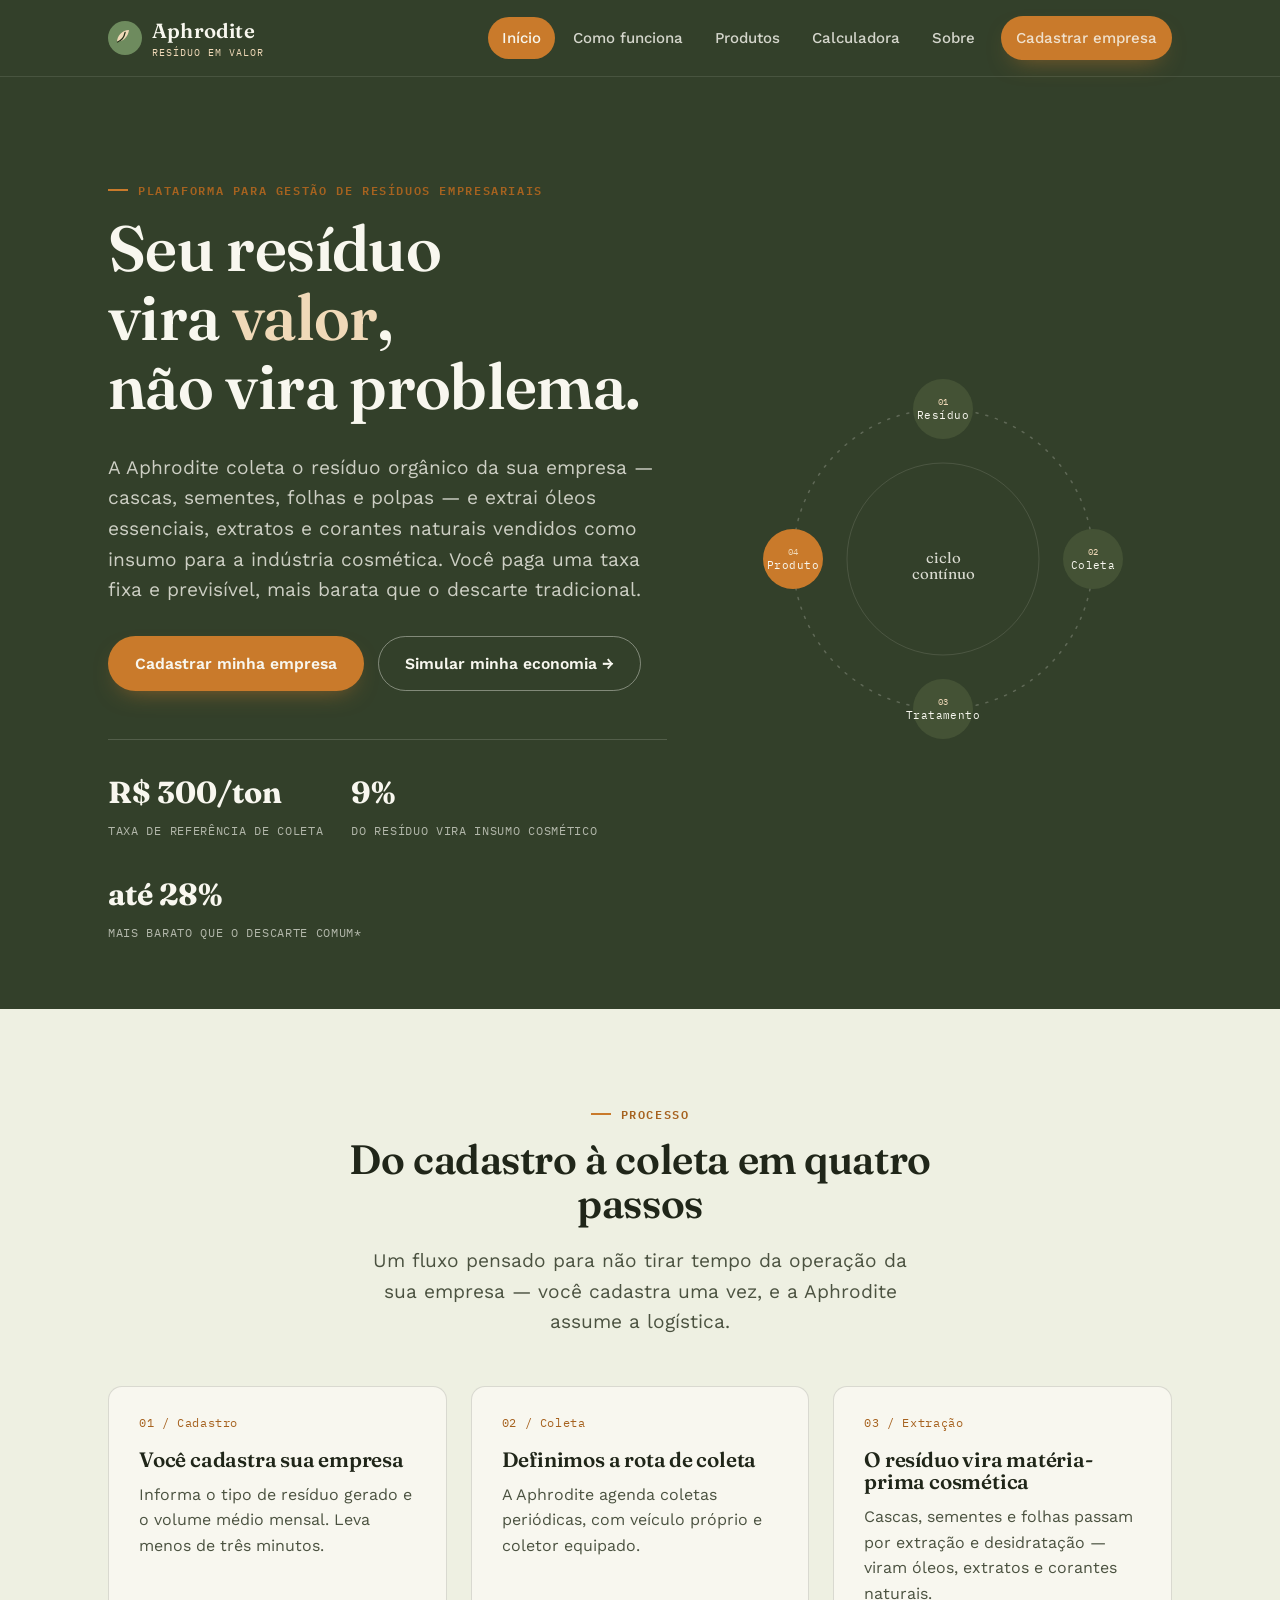
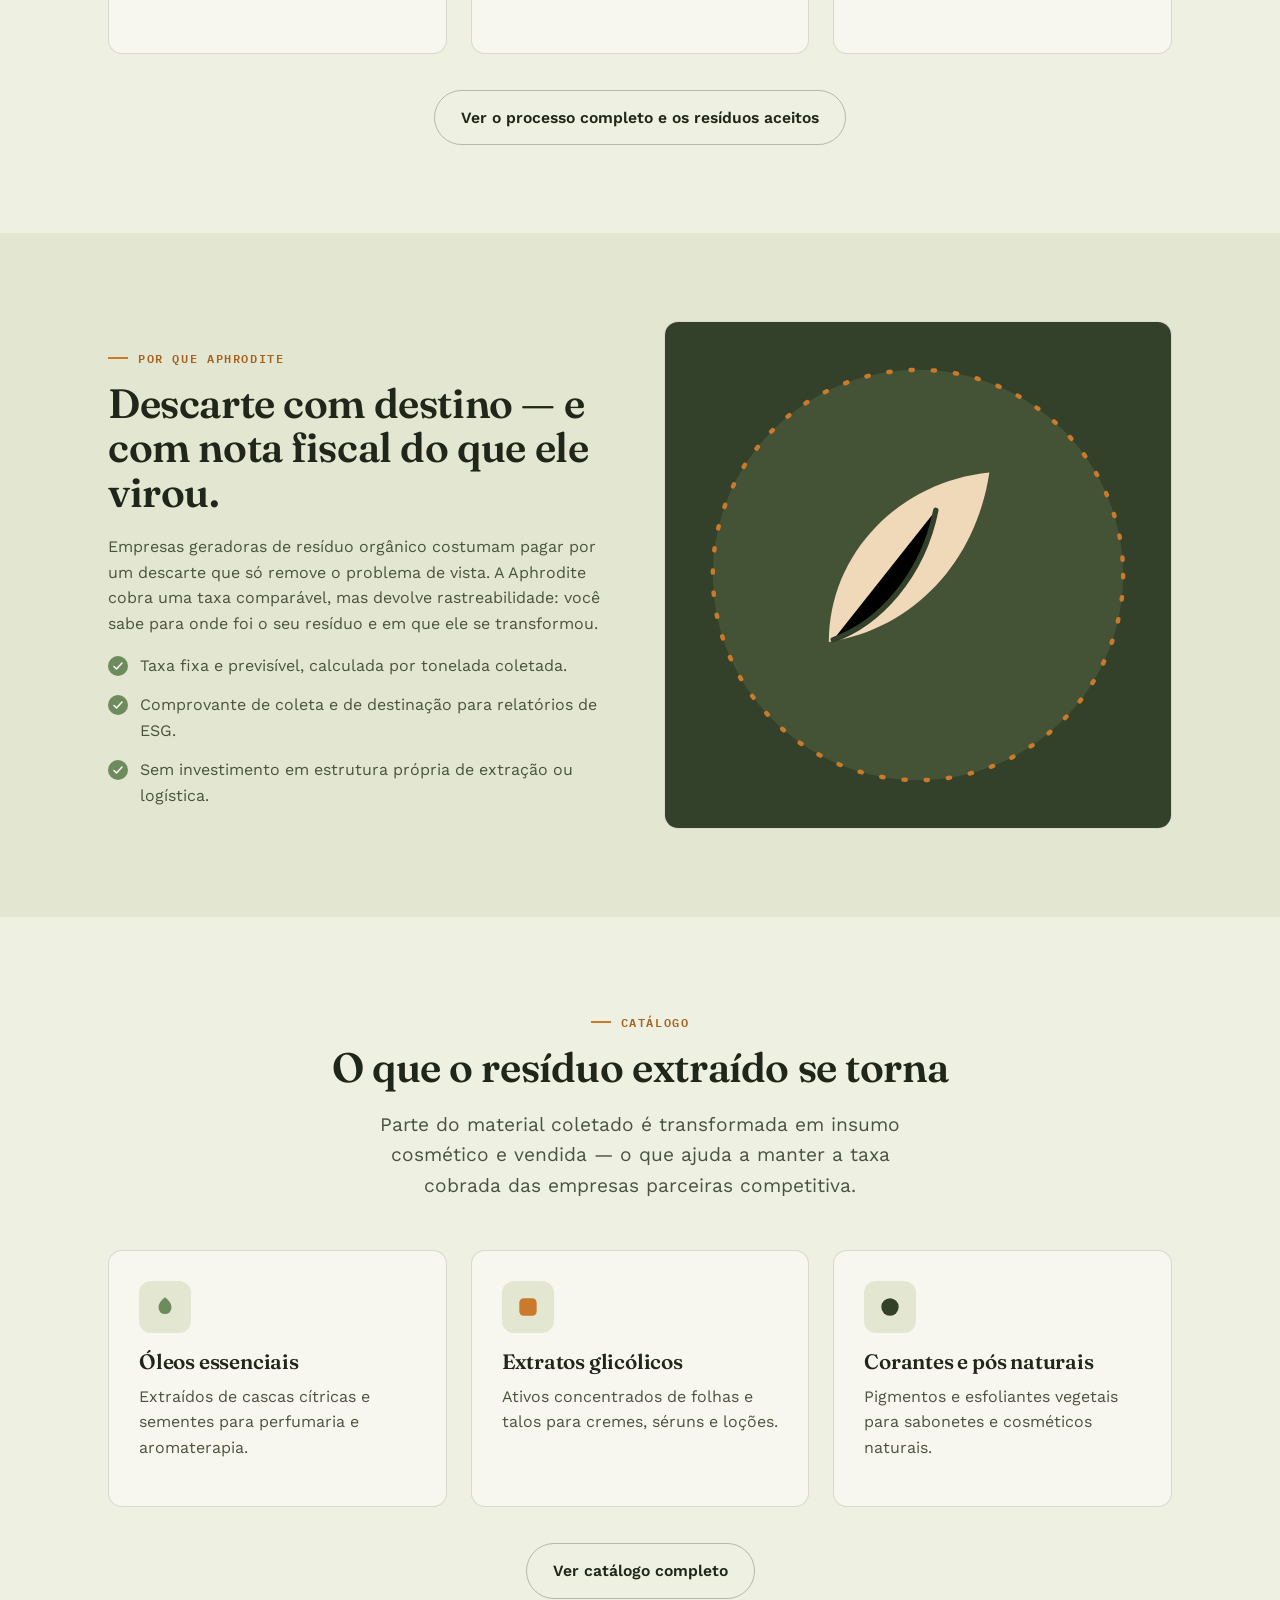
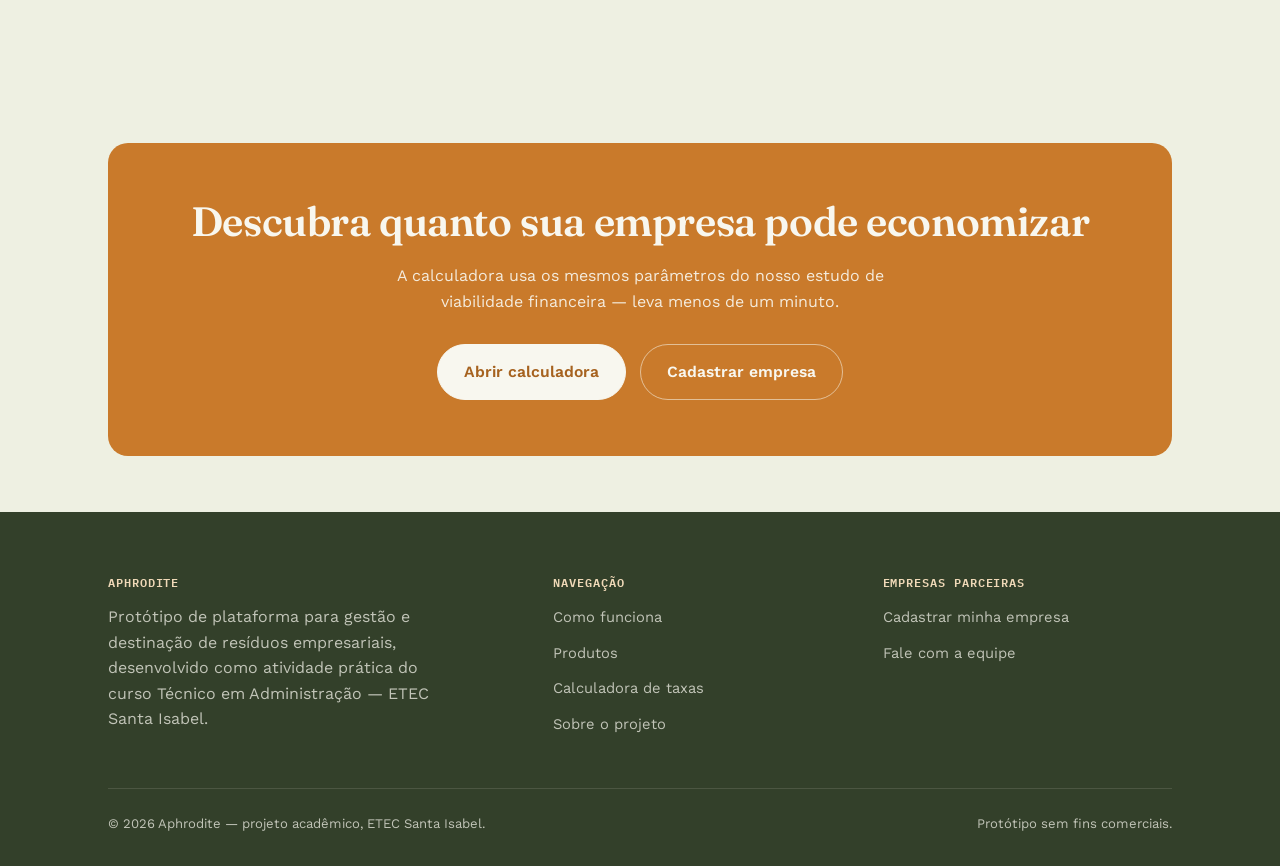
==== index.html @ 8029cf27 "Add files via upload" ====
<!DOCTYPE html>
<html lang="pt-BR">
<head>
<meta charset="UTF-8">
<meta name="viewport" content="width=device-width, initial-scale=1.0">
<title>Aphrodite — do resíduo ao valor</title>
<meta name="description" content="Aphrodite conecta empresas geradoras de resíduos a coleta, tratamento e transformação em produtos de valor agregado.">
<link rel="stylesheet" href="css/style.css">
</head>
<body>
<a class="skip-link" href="#conteudo">Pular para o conteúdo</a>

<header class="site-header">
  <div class="container">
    <a class="brand" href="index.html">
      <svg class="brand-mark" viewBox="0 0 34 34" fill="none" xmlns="http://www.w3.org/2000/svg" aria-hidden="true">
        <circle cx="17" cy="17" r="17" fill="#6E8B5E"/>
        <path d="M9 21c0-6.5 5.2-11.8 12-12-1 6.8-5.4 11.2-12 12z" fill="#F0D9B8"/>
        <path d="M9.5 21c3.3-1.1 6.6-4.4 7.6-9.6" stroke="#243019" stroke-width="1.3" stroke-linecap="round"/>
      </svg>
      <span>
        <span class="brand-word">Aphrodite</span>
        <span class="brand-tag">Resíduo em valor</span>
      </span>
    </a>
    <button class="menu-toggle" aria-label="Abrir menu" aria-expanded="false">☰</button>
    <nav class="main-nav">
      <a href="index.html" class="active">Início</a>
      <a href="como-funciona.html">Como funciona</a>
      <a href="catalogo.html">Produtos</a>
      <a href="calculadora.html">Calculadora</a>
      <a href="sobre.html">Sobre</a>
      <a href="cadastro.html" class="btn btn-primary nav-cta">Cadastrar empresa</a>
    </nav>
  </div>
</header>

<main id="conteudo">

  <!-- HERO -->
  <section class="hero">
    <div class="container">
      <div>
        <span class="eyebrow">Plataforma para gestão de resíduos empresariais</span>
        <h1>Seu resíduo<br>vira <em>valor</em>,<br>não vira problema.</h1>
        <p class="lede">A Aphrodite coleta o resíduo orgânico da sua empresa — cascas, sementes, folhas e
          polpas — e extrai óleos essenciais, extratos e corantes naturais vendidos como insumo para a
          indústria cosmética. Você paga uma taxa fixa e previsível, mais barata que o descarte tradicional.</p>
        <div class="hero-actions">
          <a href="cadastro.html" class="btn btn-primary">Cadastrar minha empresa</a>
          <a href="calculadora.html" class="btn btn-ghost">Simular minha economia →</a>
        </div>
        <div class="hero-stats">
          <div><strong>R$ 300/ton</strong><span>Taxa de referência de coleta</span></div>
          <div><strong>9%</strong><span>Do resíduo vira insumo cosmético</span></div>
          <div><strong>até 28%</strong><span>Mais barato que o descarte comum*</span></div>
        </div>
      </div>

      <div class="cycle-wrap">
        <div class="cycle" role="img" aria-label="Ciclo Aphrodite: resíduo gerado, coleta, tratamento e produto de valor, que realimenta o ciclo">
          <svg viewBox="0 0 420 420" xmlns="http://www.w3.org/2000/svg">
            <circle cx="210" cy="210" r="150" fill="none" stroke="rgba(248,247,239,0.22)" stroke-width="1.5" stroke-dasharray="2 8" stroke-linecap="round"/>
            <circle cx="210" cy="210" r="96" fill="none" stroke="rgba(248,247,239,0.12)" stroke-width="1"/>

            <!-- ponto orbitando -->
            <g class="cycle-orbit-dot">
              <circle cx="210" cy="60" r="5.5" fill="#C97A2B"/>
              <circle cx="210" cy="60" r="10" fill="none" stroke="#C97A2B" stroke-width="1" opacity="0.5"/>
            </g>

            <!-- nó 1 -->
            <circle cx="210" cy="60" r="30" fill="#445235"/>
            <text x="210" y="56" text-anchor="middle" class="cycle-node-num">01</text>
            <text x="210" y="70" text-anchor="middle" class="cycle-node-label">Resíduo</text>

            <!-- nó 2 -->
            <circle cx="360" cy="210" r="30" fill="#445235"/>
            <text x="360" y="206" text-anchor="middle" class="cycle-node-num">02</text>
            <text x="360" y="220" text-anchor="middle" class="cycle-node-label">Coleta</text>

            <!-- nó 3 -->
            <circle cx="210" cy="360" r="30" fill="#445235"/>
            <text x="210" y="356" text-anchor="middle" class="cycle-node-num">03</text>
            <text x="210" y="370" text-anchor="middle" class="cycle-node-label">Tratamento</text>

            <!-- nó 4 -->
            <circle cx="60" cy="210" r="30" fill="#C97A2B"/>
            <text x="60" y="206" text-anchor="middle" class="cycle-node-num" fill="#33402A">04</text>
            <text x="60" y="220" text-anchor="middle" class="cycle-node-label" fill="#33402A">Produto</text>

            <text x="210" y="214" text-anchor="middle" font-family="Fraunces, serif" font-size="15" fill="#F8F7EF" opacity="0.85">ciclo</text>
            <text x="210" y="230" text-anchor="middle" font-family="Fraunces, serif" font-size="15" fill="#F8F7EF" opacity="0.85">contínuo</text>
          </svg>
        </div>
      </div>
    </div>
  </section>

  <!-- COMO FUNCIONA -->
  <section>
    <div class="container">
      <div class="section-head center">
        <span class="eyebrow">Processo</span>
        <h2>Do cadastro à coleta em quatro passos</h2>
        <p class="lede" style="margin:0 auto;">Um fluxo pensado para não tirar tempo da operação da sua
          empresa — você cadastra uma vez, e a Aphrodite assume a logística.</p>
      </div>
      <div class="grid grid-3">
        <div class="card card-step">
          <span class="num">01 / Cadastro</span>
          <h3>Você cadastra sua empresa</h3>
          <p>Informa o tipo de resíduo gerado e o volume médio mensal. Leva menos de três minutos.</p>
        </div>
        <div class="card card-step">
          <span class="num">02 / Coleta</span>
          <h3>Definimos a rota de coleta</h3>
          <p>A Aphrodite agenda coletas periódicas, com veículo próprio e coletor equipado.</p>
        </div>
        <div class="card card-step">
          <span class="num">03 / Extração</span>
          <h3>O resíduo vira matéria-prima cosmética</h3>
          <p>Cascas, sementes e folhas passam por extração e desidratação — viram óleos, extratos e corantes naturais.</p>
        </div>
      </div>
      <div style="text-align:center; margin-top:36px;">
        <a href="como-funciona.html" class="btn btn-outline">Ver o processo completo e os resíduos aceitos</a>
      </div>
    </div>
  </section>

  <!-- POR QUE APHRODITE -->
  <section class="band-alt">
    <div class="container two-col">
      <div>
        <span class="eyebrow">Por que Aphrodite</span>
        <h2>Descarte com destino — e com nota fiscal do que ele virou.</h2>
        <p>Empresas geradoras de resíduo orgânico costumam pagar por um descarte que só remove o problema
          de vista. A Aphrodite cobra uma taxa comparável, mas devolve rastreabilidade: você sabe para onde
          foi o seu resíduo e em que ele se transformou.</p>
        <ul class="list-check">
          <li>
            <svg width="20" height="20" viewBox="0 0 20 20" fill="none"><circle cx="10" cy="10" r="10" fill="#6E8B5E"/><path d="M6 10.5l2.5 2.5L14 7" stroke="#F8F7EF" stroke-width="1.6" stroke-linecap="round" stroke-linejoin="round"/></svg>
            <span>Taxa fixa e previsível, calculada por tonelada coletada.</span>
          </li>
          <li>
            <svg width="20" height="20" viewBox="0 0 20 20" fill="none"><circle cx="10" cy="10" r="10" fill="#6E8B5E"/><path d="M6 10.5l2.5 2.5L14 7" stroke="#F8F7EF" stroke-width="1.6" stroke-linecap="round" stroke-linejoin="round"/></svg>
            <span>Comprovante de coleta e de destinação para relatórios de ESG.</span>
          </li>
          <li>
            <svg width="20" height="20" viewBox="0 0 20 20" fill="none"><circle cx="10" cy="10" r="10" fill="#6E8B5E"/><path d="M6 10.5l2.5 2.5L14 7" stroke="#F8F7EF" stroke-width="1.6" stroke-linecap="round" stroke-linejoin="round"/></svg>
            <span>Sem investimento em estrutura própria de extração ou logística.</span>
          </li>
        </ul>
      </div>
      <div class="card" style="padding:0; overflow:hidden;">
        <div class="product-visual" style="aspect-ratio:1/1; background:var(--loam);">
          <svg viewBox="0 0 200 200" width="70%" xmlns="http://www.w3.org/2000/svg">
            <circle cx="100" cy="100" r="92" fill="#445235"/>
            <path d="M60 130c0-40 32-72 72-76-6 40-34 70-72 76z" fill="#F0D9B8"/>
            <path d="M62 129c20-7 40-28 46-58" stroke="#33402A" stroke-width="2.4" stroke-linecap="round"/>
            <circle cx="100" cy="100" r="92" fill="none" stroke="#C97A2B" stroke-width="2" stroke-dasharray="1 9" stroke-linecap="round"/>
          </svg>
        </div>
      </div>
    </div>
  </section>

  <!-- PRODUTOS -->
  <section>
    <div class="container">
      <div class="section-head center">
        <span class="eyebrow">Catálogo</span>
        <h2>O que o resíduo extraído se torna</h2>
        <p class="lede" style="margin:0 auto;">Parte do material coletado é transformada em insumo
          cosmético e vendida — o que ajuda a manter a taxa cobrada das empresas parceiras competitiva.</p>
      </div>
      <div class="grid grid-3">
        <div class="card">
          <div class="icon-tile">
            <svg viewBox="0 0 24 24" fill="none"><path d="M12 3c4 3 6 6 6 9.5A6 6 0 0 1 6 12.5C6 9 8 6 12 3z" fill="#6E8B5E"/></svg>
          </div>
          <h3>Óleos essenciais</h3>
          <p>Extraídos de cascas cítricas e sementes para perfumaria e aromaterapia.</p>
        </div>
        <div class="card">
          <div class="icon-tile">
            <svg viewBox="0 0 24 24" fill="none"><rect x="4" y="4" width="16" height="16" rx="4" fill="#C97A2B"/></svg>
          </div>
          <h3>Extratos glicólicos</h3>
          <p>Ativos concentrados de folhas e talos para cremes, séruns e loções.</p>
        </div>
        <div class="card">
          <div class="icon-tile">
            <svg viewBox="0 0 24 24" fill="none"><circle cx="12" cy="12" r="8" fill="#33402A"/></svg>
          </div>
          <h3>Corantes e pós naturais</h3>
          <p>Pigmentos e esfoliantes vegetais para sabonetes e cosméticos naturais.</p>
        </div>
      </div>
      <div style="text-align:center; margin-top:36px;">
        <a href="catalogo.html" class="btn btn-outline">Ver catálogo completo</a>
      </div>
    </div>
  </section>

  <!-- CTA -->
  <section class="tight">
    <div class="container">
      <div class="cta-band">
        <h2>Descubra quanto sua empresa pode economizar</h2>
        <p>A calculadora usa os mesmos parâmetros do nosso estudo de viabilidade financeira — leva menos de um minuto.</p>
        <div class="hero-actions" style="justify-content:center;">
          <a href="calculadora.html" class="btn btn-outline">Abrir calculadora</a>
          <a href="cadastro.html" class="btn btn-ghost">Cadastrar empresa</a>
        </div>
      </div>
    </div>
  </section>

</main>

<footer class="site-footer">
  <div class="container">
    <div class="footer-grid">
      <div>
        <h4>Aphrodite</h4>
        <p style="max-width:34ch; color:rgba(248,247,239,0.72);">Protótipo de plataforma para gestão e
          destinação de resíduos empresariais, desenvolvido como atividade prática do curso Técnico em
          Administração — ETEC Santa Isabel.</p>
      </div>
      <div>
        <h4>Navegação</h4>
        <ul>
          <li><a href="como-funciona.html">Como funciona</a></li>
          <li><a href="catalogo.html">Produtos</a></li>
          <li><a href="calculadora.html">Calculadora de taxas</a></li>
          <li><a href="sobre.html">Sobre o projeto</a></li>
        </ul>
      </div>
      <div>
        <h4>Empresas parceiras</h4>
        <ul>
          <li><a href="cadastro.html">Cadastrar minha empresa</a></li>
          <li><a href="sobre.html#equipe">Fale com a equipe</a></li>
        </ul>
      </div>
    </div>
    <div class="footer-bottom">
      <span>© 2026 Aphrodite — projeto acadêmico, ETEC Santa Isabel.</span>
      <span>Protótipo sem fins comerciais.</span>
    </div>
  </div>
</footer>

<script src="js/main.js"></script>
</body>
</html>
---- css/style.css ----
/* =========================================================
   APHRODITE — folha de estilos principal
   Identidade: do resíduo ao valor — paleta de terra, composto
   e crescimento. Tipografia serifada de personalidade (Fraunces)
   + grotesca neutra (Work Sans) + monoespaçada para dados (IBM Plex Mono).
   ========================================================= */

@import url('https://fonts.googleapis.com/css2?family=Fraunces:opsz,wght@9..144,400;9..144,500;9..144,600;9..144,700&family=Work+Sans:wght@400;500;600;700&family=IBM+Plex+Mono:wght@400;500;600&display=swap');

:root {
  /* Paleta */
  --bg: #EEF0E2;            /* parchment esverdeado — fundo principal */
  --bg-alt: #E3E7D2;        /* variação para faixas alternadas */
  --paper: #F8F7EF;         /* cartões / superfícies claras */
  --ink: #202619;           /* texto principal, quase preto esverdeado */
  --ink-soft: #4B5240;      /* texto secundário */
  --loam: #33402A;          /* verde-terra escuro — header, rodapé, seções de contraste */
  --loam-2: #445235;
  --moss: #6E8B5E;          /* verde musgo — acentos secundários, sucesso */
  --marigold: #C97A2B;      /* laranja composto/calêndula — CTA principal */
  --marigold-dark: #A6621F;
  --marigold-light: #F0D9B8;
  --line: rgba(32, 38, 25, 0.14);
  --line-strong: rgba(32, 38, 25, 0.28);

  --font-display: 'Fraunces', Georgia, 'Times New Roman', serif;
  --font-body: 'Work Sans', 'Segoe UI', Arial, sans-serif;
  --font-mono: 'IBM Plex Mono', 'Courier New', monospace;

  --radius: 14px;
  --radius-sm: 8px;
  --container: 1120px;
  --shadow: 0 12px 32px -18px rgba(32, 38, 25, 0.35);
}

* { box-sizing: border-box; }
html { scroll-behavior: smooth; }

body {
  margin: 0;
  background: var(--bg);
  color: var(--ink);
  font-family: var(--font-body);
  font-size: 16px;
  line-height: 1.6;
  -webkit-font-smoothing: antialiased;
  overflow-x: hidden;
}

/* Evita que itens de grid/flex "empurrem" a página em telas pequenas —
   por padrão, itens de grid não encolhem abaixo do conteúdo intrínseco. */
.hero .container,
.two-col,
.calc-layout,
.grid {
  min-width: 0;
}
.hero .container > *,
.two-col > *,
.calc-layout > *,
.grid > * {
  min-width: 0;
}

img, svg { display: block; max-width: 100%; }

a { color: inherit; }

h1, h2, h3, h4 {
  font-family: var(--font-display);
  font-weight: 600;
  line-height: 1.08;
  margin: 0 0 0.5em;
  letter-spacing: -0.01em;
}

h1 { font-size: clamp(2.4rem, 5vw, 4.1rem); font-weight: 600; }
h2 { font-size: clamp(1.8rem, 3.2vw, 2.6rem); }
h3 { font-size: 1.3rem; }

p { margin: 0 0 1em; color: var(--ink-soft); }
.lede { font-size: 1.2rem; color: var(--ink-soft); max-width: 46ch; }

.container {
  width: 100%;
  max-width: var(--container);
  margin: 0 auto;
  padding: 0 28px;
}

section { padding: 88px 0; }
section.tight { padding: 56px 0; }

.eyebrow {
  font-family: var(--font-mono);
  text-transform: uppercase;
  letter-spacing: 0.14em;
  font-size: 0.72rem;
  color: var(--marigold-dark);
  font-weight: 600;
  display: inline-flex;
  align-items: center;
  gap: 10px;
  margin-bottom: 14px;
}
.eyebrow::before {
  content: "";
  width: 20px;
  height: 2px;
  background: var(--marigold);
  display: inline-block;
}

/* ---------- Botões ---------- */
.btn {
  display: inline-flex;
  align-items: center;
  justify-content: center;
  gap: 8px;
  font-family: var(--font-body);
  font-weight: 600;
  font-size: 0.98rem;
  padding: 14px 26px;
  border-radius: 999px;
  border: 1.5px solid transparent;
  cursor: pointer;
  text-decoration: none;
  transition: transform 0.15s ease, box-shadow 0.15s ease, background 0.15s ease, color 0.15s ease;
}
.btn:focus-visible {
  outline: 3px solid var(--marigold-dark);
  outline-offset: 2px;
}
.btn-primary {
  background: var(--marigold);
  color: var(--paper);
  box-shadow: 0 10px 24px -12px rgba(201, 122, 43, 0.65);
}
.btn-primary:hover { background: var(--marigold-dark); transform: translateY(-1px); }

.btn-ghost {
  background: transparent;
  color: var(--paper);
  border-color: rgba(248, 247, 239, 0.4);
}
.btn-ghost:hover { border-color: var(--paper); }

.btn-outline {
  background: transparent;
  color: var(--ink);
  border-color: var(--line-strong);
}
.btn-outline:hover { border-color: var(--ink); }

.btn-block { width: 100%; }
.btn[disabled] { opacity: 0.55; cursor: not-allowed; transform: none !important; }

/* ---------- Header ---------- */
.site-header {
  position: sticky;
  top: 0;
  z-index: 40;
  background: var(--loam);
  color: var(--paper);
  border-bottom: 1px solid rgba(248, 247, 239, 0.1);
}
.site-header .container {
  display: flex;
  align-items: center;
  justify-content: space-between;
  height: 76px;
}
.brand {
  display: flex;
  align-items: center;
  gap: 10px;
  text-decoration: none;
  color: var(--paper);
}
.brand-mark {
  width: 34px; height: 34px;
  flex-shrink: 0;
}
.brand-word {
  font-family: var(--font-display);
  font-size: 1.28rem;
  font-weight: 600;
  letter-spacing: 0.01em;
}
.brand-tag {
  font-family: var(--font-mono);
  font-size: 0.62rem;
  letter-spacing: 0.1em;
  text-transform: uppercase;
  color: var(--marigold-light);
  display: block;
  margin-top: -2px;
}

nav.main-nav {
  display: flex;
  align-items: center;
  gap: 4px;
}
nav.main-nav a {
  text-decoration: none;
  color: rgba(248, 247, 239, 0.82);
  font-size: 0.94rem;
  font-weight: 500;
  padding: 9px 14px;
  border-radius: 999px;
  transition: background 0.15s ease, color 0.15s ease;
}
nav.main-nav a:hover { background: rgba(248, 247, 239, 0.1); color: var(--paper); }
nav.main-nav a.active { background: var(--marigold); color: var(--paper); }

.nav-cta { margin-left: 8px; }

.menu-toggle {
  display: none;
  background: none;
  border: none;
  color: var(--paper);
  font-size: 1.5rem;
  cursor: pointer;
}

@media (max-width: 880px) {
  nav.main-nav { position: fixed; top: 76px; left: 0; right: 0; background: var(--loam);
    flex-direction: column; align-items: stretch; padding: 8px 20px 20px; gap: 2px;
    border-bottom: 1px solid rgba(248,247,239,0.12); transform: translateY(-8px); opacity: 0;
    pointer-events: none; transition: all 0.18s ease; }
  nav.main-nav.open { transform: translateY(0); opacity: 1; pointer-events: auto; }
  nav.main-nav a { padding: 12px 10px; }
  .nav-cta { margin-left: 0; margin-top: 6px; }
  .menu-toggle { display: block; }
}

/* ---------- Hero ---------- */
.hero {
  background: var(--loam);
  color: var(--paper);
  position: relative;
  overflow: hidden;
  padding: 96px 0 0;
}
.hero .container {
  display: grid;
  grid-template-columns: 1.1fr 0.9fr;
  gap: 48px;
  align-items: center;
  padding-bottom: 64px;
}
.hero h1 { color: var(--paper); }
.hero h1 em {
  font-style: normal;
  color: var(--marigold-light);
}
.hero .lede { color: rgba(248, 247, 239, 0.78); }
.hero-actions { display: flex; gap: 14px; flex-wrap: wrap; margin-top: 30px; }

.hero-stats {
  display: flex;
  gap: 28px;
  margin-top: 48px;
  padding-top: 28px;
  border-top: 1px solid rgba(248, 247, 239, 0.16);
  flex-wrap: wrap;
}
.hero-stats div strong {
  font-family: var(--font-display);
  font-size: 1.9rem;
  display: block;
  color: var(--paper);
}
.hero-stats div span {
  font-family: var(--font-mono);
  font-size: 0.72rem;
  text-transform: uppercase;
  letter-spacing: 0.06em;
  color: rgba(248, 247, 239, 0.65);
}

@media (max-width: 880px) {
  .hero .container { grid-template-columns: 1fr; }
}

/* ---------- Ciclo Aphrodite (elemento-assinatura) ---------- */
.cycle-wrap { display: flex; align-items: center; justify-content: center; }
.cycle {
  position: relative;
  width: min(420px, 100%);
  aspect-ratio: 1 / 1;
}
.cycle svg { width: 100%; height: 100%; }
.cycle-orbit-dot {
  transform-origin: 210px 210px;
  animation: orbit 14s linear infinite;
}
@keyframes orbit {
  from { transform: rotate(0deg); }
  to { transform: rotate(360deg); }
}
.cycle-node-label {
  font-family: var(--font-mono);
  font-size: 10.5px;
  fill: var(--paper);
  letter-spacing: 0.04em;
}
.cycle-node-num {
  font-family: var(--font-mono);
  font-size: 9px;
  fill: var(--marigold-light);
}
@media (prefers-reduced-motion: reduce) {
  .cycle-orbit-dot { animation: none; }
}

/* ---------- Seções gerais ---------- */
.section-head {
  max-width: 640px;
  margin: 0 auto 48px;
  text-align: left;
}
.section-head.center { text-align: center; margin-left: auto; margin-right: auto; }

.grid {
  display: grid;
  gap: 24px;
}
.grid-3 { grid-template-columns: repeat(3, 1fr); }
.grid-2 { grid-template-columns: repeat(2, 1fr); }
@media (max-width: 880px) {
  .grid-3, .grid-2 { grid-template-columns: 1fr; }
}

.card {
  background: var(--paper);
  border: 1px solid var(--line);
  border-radius: var(--radius);
  padding: 30px;
}
.card-step {
  position: relative;
  padding-top: 44px;
}
.card-step .num {
  font-family: var(--font-mono);
  font-size: 0.78rem;
  color: var(--marigold-dark);
  position: absolute;
  top: 26px;
  left: 30px;
  letter-spacing: 0.05em;
}
.card-step h3 { margin-top: 18px; }

.icon-tile {
  width: 52px; height: 52px;
  border-radius: 12px;
  background: var(--bg-alt);
  display: flex; align-items: center; justify-content: center;
  margin-bottom: 18px;
}
.icon-tile svg { width: 26px; height: 26px; }

/* ---------- Alternating band ---------- */
.band-alt { background: var(--bg-alt); }
.band-paper { background: var(--paper); border-top: 1px solid var(--line); border-bottom: 1px solid var(--line); }
.band-loam { background: var(--loam); color: var(--paper); }
.band-loam h2, .band-loam h3 { color: var(--paper); }
.band-loam p { color: rgba(248,247,239,0.75); }

/* ---------- Tabela de resíduos ---------- */
.waste-table {
  width: 100%;
  border-collapse: collapse;
  background: var(--paper);
  border-radius: var(--radius);
  overflow: hidden;
  border: 1px solid var(--line);
}
.waste-table th, .waste-table td {
  text-align: left;
  padding: 14px 18px;
  border-bottom: 1px solid var(--line);
  font-size: 0.94rem;
}
.waste-table th {
  font-family: var(--font-mono);
  text-transform: uppercase;
  font-size: 0.72rem;
  letter-spacing: 0.06em;
  color: var(--ink-soft);
  background: var(--bg-alt);
}
.waste-table tr:last-child td { border-bottom: none; }
.tag {
  display: inline-block;
  font-family: var(--font-mono);
  font-size: 0.68rem;
  text-transform: uppercase;
  letter-spacing: 0.04em;
  padding: 4px 9px;
  border-radius: 999px;
}
.tag-ok { background: rgba(110, 139, 94, 0.16); color: #3E5A34; }
.tag-no { background: rgba(179, 70, 51, 0.14); color: #A6421F; }

/* ---------- Produtos (catálogo) ---------- */
.product-card {
  background: var(--paper);
  border: 1px solid var(--line);
  border-radius: var(--radius);
  overflow: hidden;
  display: flex;
  flex-direction: column;
}
.product-visual {
  aspect-ratio: 4 / 3;
  background: var(--bg-alt);
  display: flex; align-items: center; justify-content: center;
  padding: 30px;
}
.product-visual svg { width: 100%; height: 100%; }
.product-body { padding: 24px 26px 28px; flex: 1; display: flex; flex-direction: column; }
.product-price {
  margin-top: auto;
  font-family: var(--font-mono);
  font-size: 0.85rem;
  color: var(--marigold-dark);
  padding-top: 14px;
  border-top: 1px dashed var(--line-strong);
}
.product-price strong { font-size: 1.15rem; color: var(--ink); }

/* ---------- Formulários ---------- */
.form-card {
  background: var(--paper);
  border: 1px solid var(--line);
  border-radius: var(--radius);
  padding: 40px;
  box-shadow: var(--shadow);
}
.form-grid { display: grid; grid-template-columns: 1fr 1fr; gap: 20px; }
@media (max-width: 700px) { .form-grid { grid-template-columns: 1fr; } }
.field { margin-bottom: 20px; display: flex; flex-direction: column; gap: 7px; }
.field.full { grid-column: 1 / -1; }
.field label {
  font-family: var(--font-mono);
  font-size: 0.74rem;
  text-transform: uppercase;
  letter-spacing: 0.05em;
  color: var(--ink-soft);
}
.field .hint { font-size: 0.8rem; color: var(--ink-soft); margin-top: -2px; }
input, select, textarea {
  font-family: var(--font-body);
  font-size: 1rem;
  padding: 12px 14px;
  border-radius: var(--radius-sm);
  border: 1.5px solid var(--line-strong);
  background: #fff;
  color: var(--ink);
  width: 100%;
}
input:focus, select:focus, textarea:focus {
  outline: none;
  border-color: var(--marigold);
  box-shadow: 0 0 0 3px rgba(201, 122, 43, 0.18);
}
textarea { resize: vertical; min-height: 90px; }
fieldset { border: none; padding: 0; margin: 0 0 28px; }
legend {
  font-family: var(--font-display);
  font-size: 1.1rem;
  font-weight: 600;
  padding: 0 0 14px;
}

.form-msg {
  margin-top: 18px;
  padding: 16px 18px;
  border-radius: var(--radius-sm);
  font-size: 0.94rem;
  display: none;
}
.form-msg.show { display: block; }
.form-msg.success { background: rgba(110, 139, 94, 0.15); color: #33502A; border: 1px solid rgba(110,139,94,0.4); }
.form-msg.error { background: rgba(179, 70, 51, 0.12); color: #A6421F; border: 1px solid rgba(179,70,51,0.35); }

/* ---------- Calculadora ---------- */
.calc-layout {
  display: grid;
  grid-template-columns: 1fr 1fr;
  gap: 32px;
  align-items: start;
}
@media (max-width: 880px) { .calc-layout { grid-template-columns: 1fr; } }

.result-card {
  background: var(--loam);
  color: var(--paper);
  border-radius: var(--radius);
  padding: 34px;
  position: sticky;
  top: 96px;
}
.result-card h3 { color: var(--paper); }
.result-line {
  display: flex;
  justify-content: space-between;
  align-items: baseline;
  padding: 13px 0;
  border-bottom: 1px solid rgba(248,247,239,0.14);
  font-size: 0.95rem;
}
.result-line span:first-child { color: rgba(248,247,239,0.7); }
.result-line span:last-child { font-family: var(--font-mono); }
.result-total {
  margin-top: 8px;
  padding-top: 20px;
  display: flex;
  justify-content: space-between;
  align-items: baseline;
}
.result-total .label { font-family: var(--font-mono); font-size: 0.78rem; text-transform: uppercase; letter-spacing: 0.06em; color: var(--marigold-light); }
.result-total .value { font-family: var(--font-display); font-size: 2.3rem; color: var(--paper); }
.result-note { font-size: 0.82rem; color: rgba(248,247,239,0.6); margin-top: 18px; }

/* ---------- Footer ---------- */
.site-footer {
  background: var(--loam);
  color: rgba(248,247,239,0.72);
  padding: 64px 0 32px;
}
.footer-grid {
  display: grid;
  grid-template-columns: 1.4fr 1fr 1fr;
  gap: 40px;
  padding-bottom: 40px;
  border-bottom: 1px solid rgba(248,247,239,0.12);
}
@media (max-width: 700px) { .footer-grid { grid-template-columns: 1fr; } }
.footer-grid h4 {
  font-family: var(--font-mono);
  text-transform: uppercase;
  font-size: 0.72rem;
  letter-spacing: 0.08em;
  color: var(--marigold-light);
  margin-bottom: 16px;
}
.footer-grid ul { list-style: none; padding: 0; margin: 0; display: flex; flex-direction: column; gap: 10px; }
.footer-grid a { text-decoration: none; color: rgba(248,247,239,0.72); font-size: 0.92rem; }
.footer-grid a:hover { color: var(--paper); }
.footer-bottom {
  display: flex; justify-content: space-between; align-items: center;
  padding-top: 24px; font-size: 0.82rem; flex-wrap: wrap; gap: 10px;
}

/* ---------- Página interna genérica ---------- */
.page-hero {
  background: var(--loam);
  color: var(--paper);
  padding: 72px 0 56px;
}
.page-hero h1 { color: var(--paper); }
.page-hero .lede { color: rgba(248,247,239,0.78); }

.breadcrumb {
  font-family: var(--font-mono);
  font-size: 0.72rem;
  text-transform: uppercase;
  letter-spacing: 0.06em;
  color: var(--marigold-light);
  margin-bottom: 18px;
}

.two-col {
  display: grid;
  grid-template-columns: 1fr 1fr;
  gap: 48px;
  align-items: center;
}
@media (max-width: 880px) { .two-col { grid-template-columns: 1fr; } }

.list-check { list-style: none; padding: 0; margin: 0; display: flex; flex-direction: column; gap: 14px; }
.list-check li { display: flex; gap: 12px; align-items: flex-start; color: var(--ink-soft); }
.list-check svg { flex-shrink: 0; margin-top: 3px; }

.team-card { text-align: left; }
.team-card .role {
  font-family: var(--font-mono);
  font-size: 0.72rem;
  text-transform: uppercase;
  letter-spacing: 0.05em;
  color: var(--marigold-dark);
  margin-bottom: 4px;
  display: block;
}

.cta-band {
  background: var(--marigold);
  color: var(--paper);
  border-radius: 20px;
  padding: 56px;
  text-align: center;
}
.cta-band h2 { color: var(--paper); }
.cta-band p { color: rgba(248,247,239,0.9); margin: 0 auto 26px; max-width: 50ch; }
.cta-band .btn-ghost { border-color: rgba(248,247,239,0.55); }
.cta-band .btn-outline { background: var(--paper); color: var(--marigold-dark); border-color: var(--paper); }
.cta-band .btn-outline:hover { background: var(--marigold-light); }

.skip-link {
  position: absolute; left: -999px; top: 0;
  background: var(--marigold); color: #fff; padding: 12px 18px; z-index: 100;
}
.skip-link:focus { left: 12px; top: 12px; }
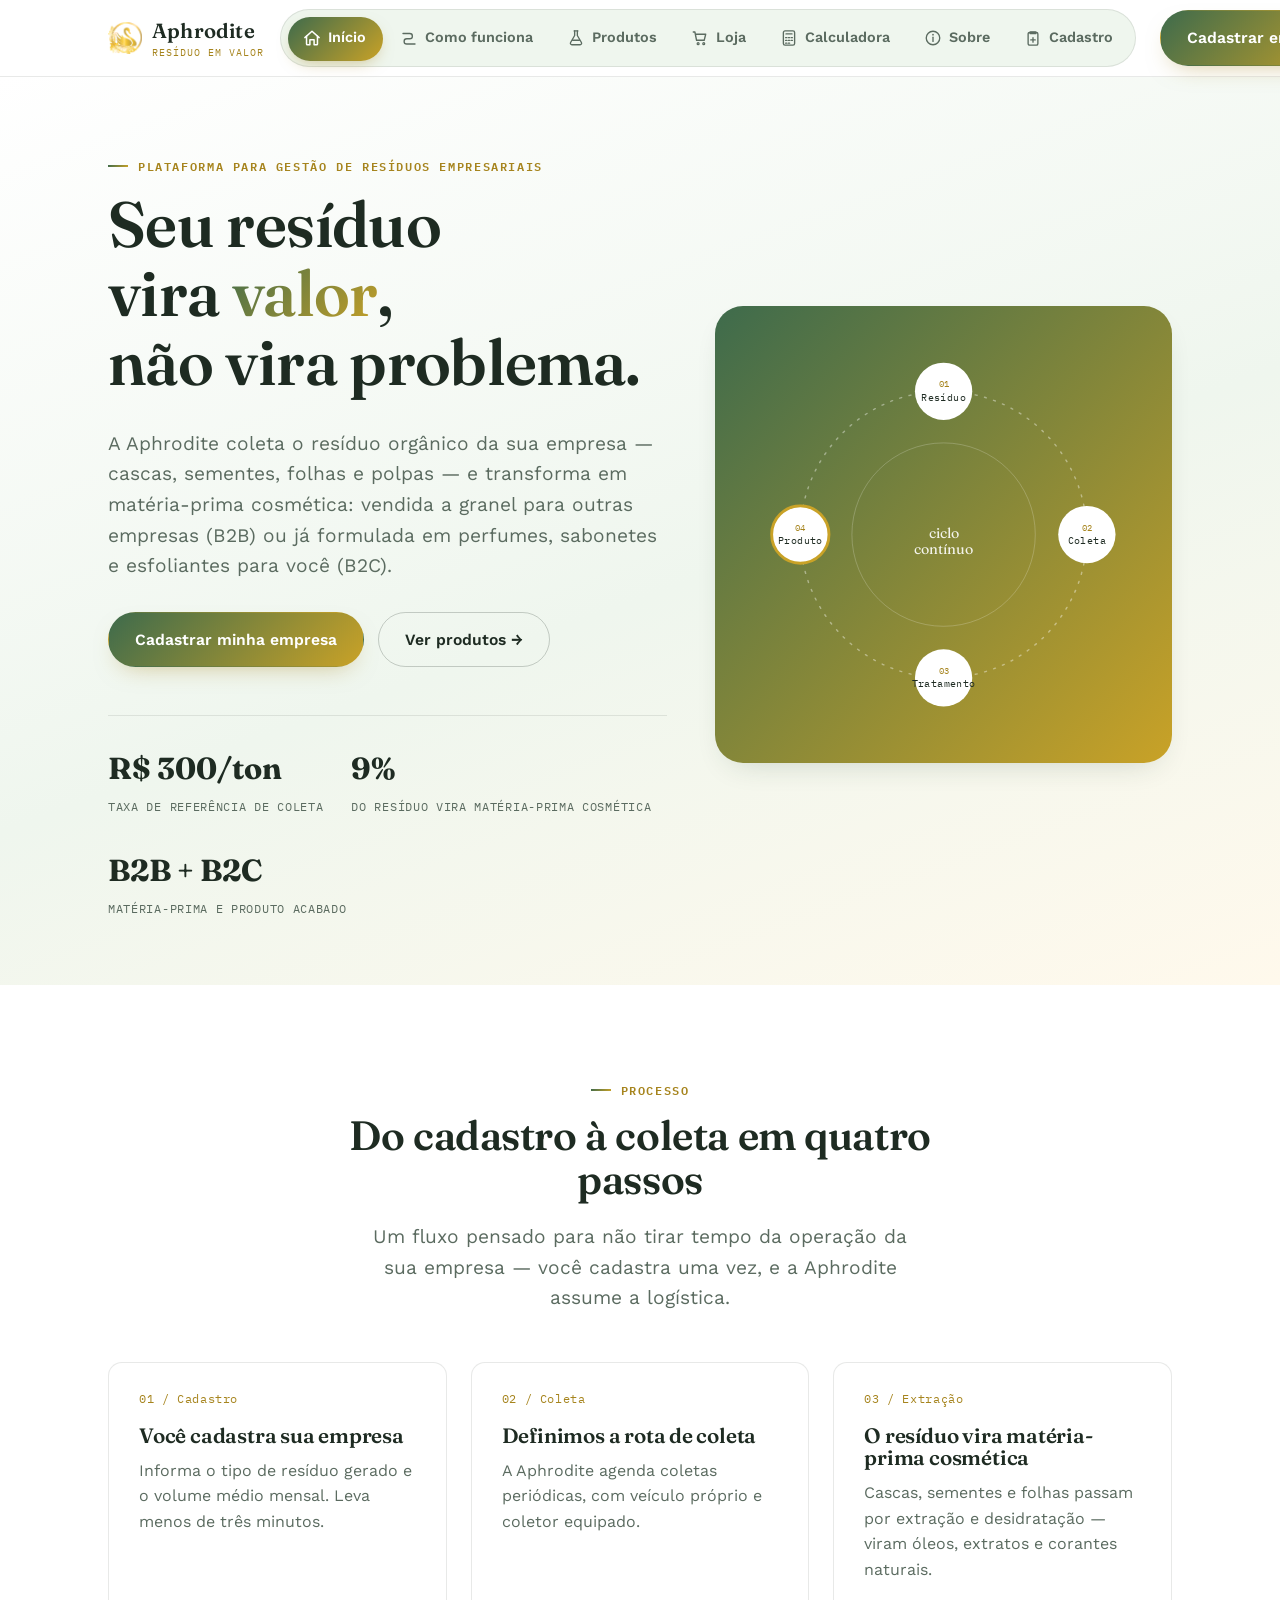
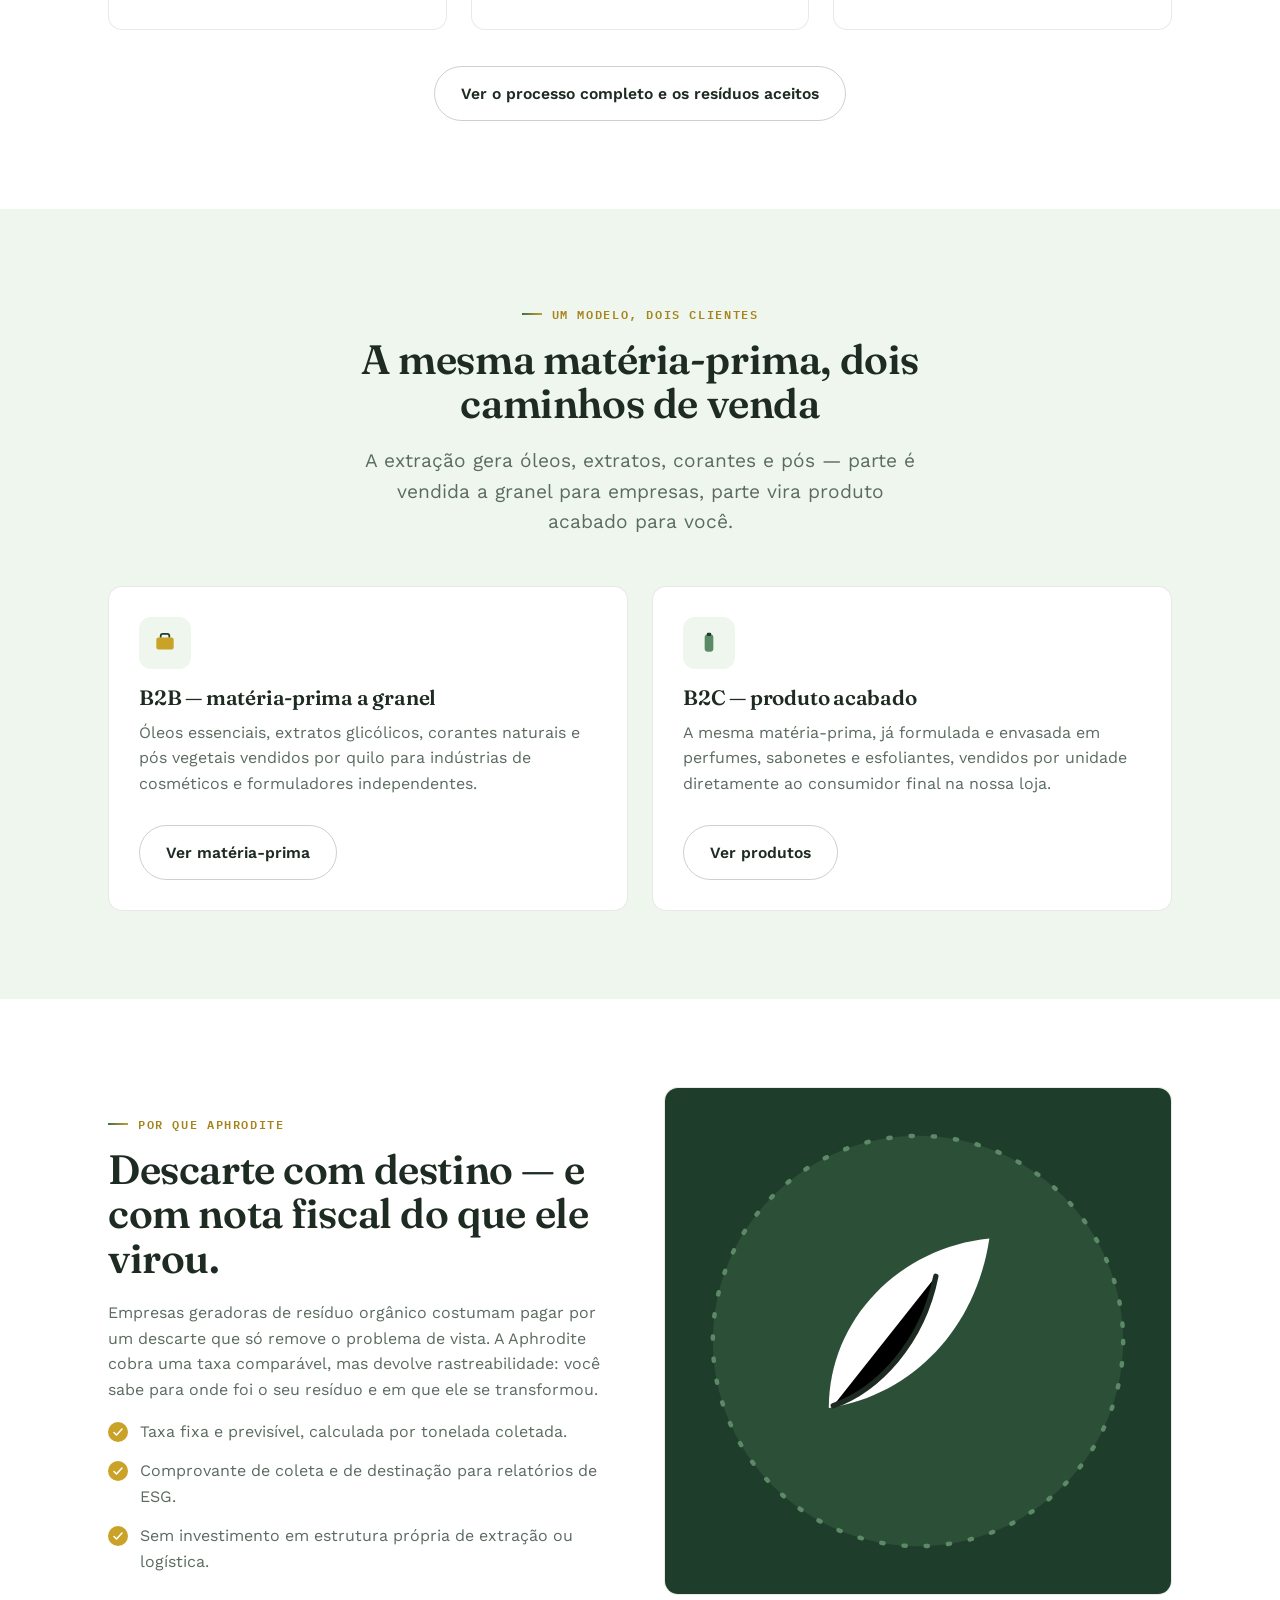
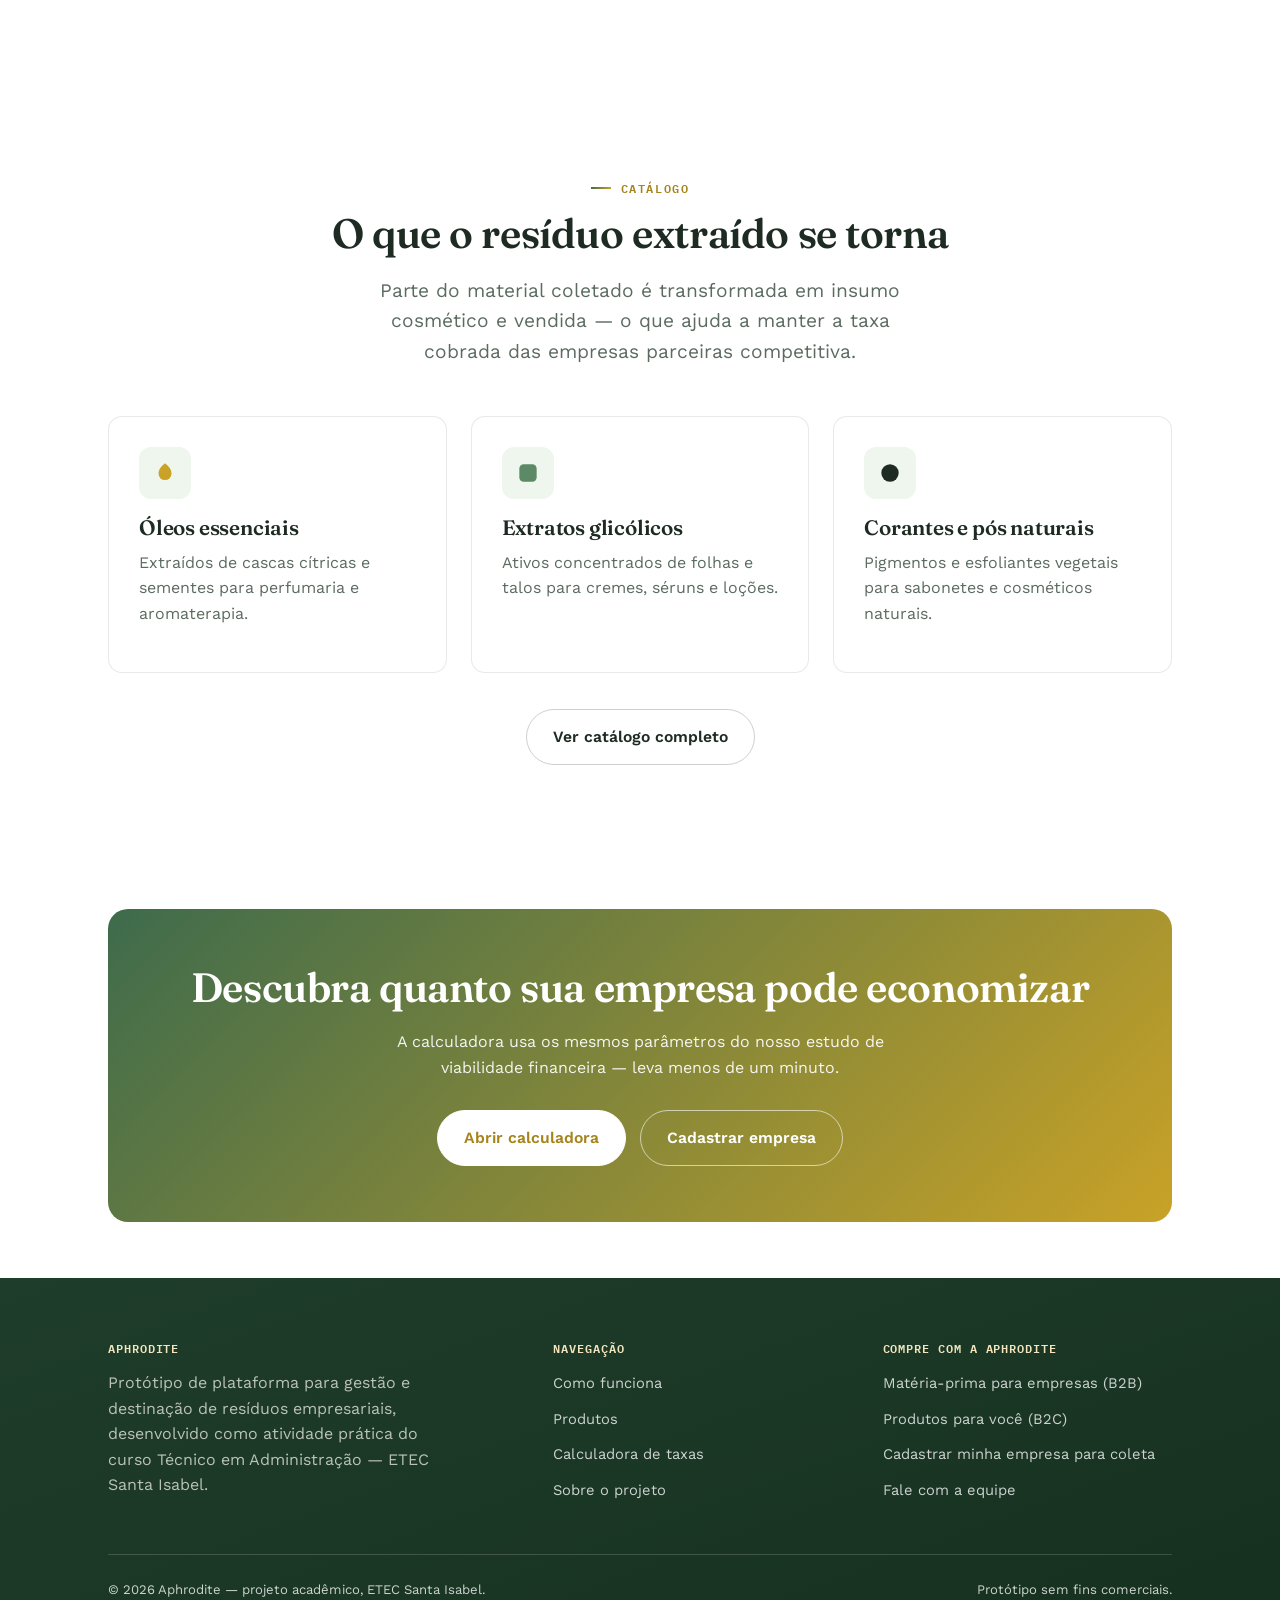
==== commit a3a37057: "Add files via upload" ====
--- a/index.html
+++ b/index.html
@@ -5,6 +5,7 @@
 <meta name="viewport" content="width=device-width, initial-scale=1.0">
 <title>Aphrodite — do resíduo ao valor</title>
 <meta name="description" content="Aphrodite conecta empresas geradoras de resíduos a coleta, tratamento e transformação em produtos de valor agregado.">
+<link rel="icon" type="image/png" href="img/favicon.png">
 <link rel="stylesheet" href="css/style.css">
 </head>
 <body>
@@ -13,25 +14,44 @@
 <header class="site-header">
   <div class="container">
     <a class="brand" href="index.html">
-      <svg class="brand-mark" viewBox="0 0 34 34" fill="none" xmlns="http://www.w3.org/2000/svg" aria-hidden="true">
-        <circle cx="17" cy="17" r="17" fill="#6E8B5E"/>
-        <path d="M9 21c0-6.5 5.2-11.8 12-12-1 6.8-5.4 11.2-12 12z" fill="#F0D9B8"/>
-        <path d="M9.5 21c3.3-1.1 6.6-4.4 7.6-9.6" stroke="#243019" stroke-width="1.3" stroke-linecap="round"/>
-      </svg>
+      <img class="brand-mark" src="img/logo_icon.png" alt="Aphrodite" width="34" height="34">
       <span>
         <span class="brand-word">Aphrodite</span>
         <span class="brand-tag">Resíduo em valor</span>
       </span>
     </a>
-    <button class="menu-toggle" aria-label="Abrir menu" aria-expanded="false">☰</button>
-    <nav class="main-nav">
-      <a href="index.html" class="active">Início</a>
-      <a href="como-funciona.html">Como funciona</a>
-      <a href="catalogo.html">Produtos</a>
-      <a href="calculadora.html">Calculadora</a>
-      <a href="sobre.html">Sobre</a>
-      <a href="cadastro.html" class="btn btn-primary nav-cta">Cadastrar empresa</a>
+    <nav class="dock-nav" aria-label="Navegação principal">
+      <span class="dock-indicator" aria-hidden="true"></span>
+      <a href="index.html" class="dock-item active" title="Início">
+        <span class="dock-icon"><svg viewBox="0 0 24 24" fill="none" stroke-linecap="round" stroke-linejoin="round"><path d="M3.5 11.5 12 4l8.5 7.5" stroke-width="1.8"/><path d="M5.5 10v9a1 1 0 0 0 1 1H9.5v-6h5v6h3a1 1 0 0 0 1-1v-9" stroke-width="1.8"/></svg></span>
+        <span class="dock-text">Início</span>
+      </a>
+      <a href="como-funciona.html" class="dock-item" title="Como funciona">
+        <span class="dock-icon"><svg viewBox="0 0 24 24" fill="none" stroke-linecap="round" stroke-linejoin="round"><path d="M4 6h9a3.5 3.5 0 0 1 0 7H9a3.5 3.5 0 0 0 0 7h11" stroke-width="1.8"/></svg></span>
+        <span class="dock-text">Como funciona</span>
+      </a>
+      <a href="catalogo.html" class="dock-item" title="Produtos">
+        <span class="dock-icon"><svg viewBox="0 0 24 24" fill="none" stroke-linecap="round" stroke-linejoin="round"><path d="M9.5 2.5h5" stroke-width="1.8"/><path d="M10.2 2.5v6.2L4.8 18a2 2 0 0 0 1.7 3h11a2 2 0 0 0 1.7-3l-5.4-9.3V2.5" stroke-width="1.8"/><path d="M7.5 15h9" stroke-width="1.8"/></svg></span>
+        <span class="dock-text">Produtos</span>
+      </a>
+      <a href="loja.html" class="dock-item" title="Loja">
+        <span class="dock-icon"><svg viewBox="0 0 24 24" fill="none" stroke-linecap="round" stroke-linejoin="round"><path d="M3 4h2.2l2.2 11h10.2l2-8H6.4" stroke-width="1.8"/><circle cx="9.5" cy="19.5" r="1.3" stroke-width="1.6"/><circle cx="17" cy="19.5" r="1.3" stroke-width="1.6"/></svg></span>
+        <span class="dock-text">Loja</span>
+      </a>
+      <a href="calculadora.html" class="dock-item" title="Calculadora">
+        <span class="dock-icon"><svg viewBox="0 0 24 24" fill="none" stroke-linecap="round" stroke-linejoin="round"><rect x="4.5" y="2.5" width="15" height="19" rx="2.2" stroke-width="1.8"/><path d="M8 6.5h8" stroke-width="1.8"/><path d="M7.5 11.5h1.6M11.2 11.5h1.6M14.9 11.5h1.6M7.5 15.2h1.6M11.2 15.2h1.6M14.9 15.2h1.6M7.5 18.9h1.6M11.2 18.9h1.6" stroke-width="1.8"/></svg></span>
+        <span class="dock-text">Calculadora</span>
+      </a>
+      <a href="sobre.html" class="dock-item" title="Sobre">
+        <span class="dock-icon"><svg viewBox="0 0 24 24" fill="none" stroke-linecap="round" stroke-linejoin="round"><circle cx="12" cy="12" r="9" stroke-width="1.8"/><path d="M12 11v5.5" stroke-width="1.8"/><circle cx="12" cy="7.6" r="1.15" fill="currentColor" stroke="none"/></svg></span>
+        <span class="dock-text">Sobre</span>
+      </a>
+      <a href="cadastro.html" class="dock-item" title="Cadastro">
+        <span class="dock-icon"><svg viewBox="0 0 24 24" fill="none" stroke-linecap="round" stroke-linejoin="round"><path d="M9 4h6a1 1 0 0 1 1 1v1H8V5a1 1 0 0 1 1-1z" stroke-width="1.8"/><rect x="5.5" y="4.5" width="13" height="17" rx="2" stroke-width="1.8"/><path d="M12 11.5v6M9 14.5h6" stroke-width="1.8"/></svg></span>
+        <span class="dock-text">Cadastro</span>
+      </a>
     </nav>
+    <a href="cadastro.html" class="btn btn-primary nav-cta">Cadastrar empresa</a>
   </div>
 </header>
 
@@ -44,53 +64,53 @@
         <span class="eyebrow">Plataforma para gestão de resíduos empresariais</span>
         <h1>Seu resíduo<br>vira <em>valor</em>,<br>não vira problema.</h1>
         <p class="lede">A Aphrodite coleta o resíduo orgânico da sua empresa — cascas, sementes, folhas e
-          polpas — e extrai óleos essenciais, extratos e corantes naturais vendidos como insumo para a
-          indústria cosmética. Você paga uma taxa fixa e previsível, mais barata que o descarte tradicional.</p>
+          polpas — e transforma em matéria-prima cosmética: vendida a granel para outras empresas (B2B) ou
+          já formulada em perfumes, sabonetes e esfoliantes para você (B2C).</p>
         <div class="hero-actions">
           <a href="cadastro.html" class="btn btn-primary">Cadastrar minha empresa</a>
-          <a href="calculadora.html" class="btn btn-ghost">Simular minha economia →</a>
+          <a href="catalogo.html" class="btn btn-ghost">Ver produtos →</a>
         </div>
         <div class="hero-stats">
           <div><strong>R$ 300/ton</strong><span>Taxa de referência de coleta</span></div>
-          <div><strong>9%</strong><span>Do resíduo vira insumo cosmético</span></div>
-          <div><strong>até 28%</strong><span>Mais barato que o descarte comum*</span></div>
+          <div><strong>9%</strong><span>Do resíduo vira matéria-prima cosmética</span></div>
+          <div><strong>B2B + B2C</strong><span>Matéria-prima e produto acabado</span></div>
         </div>
       </div>
 
       <div class="cycle-wrap">
         <div class="cycle" role="img" aria-label="Ciclo Aphrodite: resíduo gerado, coleta, tratamento e produto de valor, que realimenta o ciclo">
           <svg viewBox="0 0 420 420" xmlns="http://www.w3.org/2000/svg">
-            <circle cx="210" cy="210" r="150" fill="none" stroke="rgba(248,247,239,0.22)" stroke-width="1.5" stroke-dasharray="2 8" stroke-linecap="round"/>
-            <circle cx="210" cy="210" r="96" fill="none" stroke="rgba(248,247,239,0.12)" stroke-width="1"/>
+            <circle cx="210" cy="210" r="150" fill="none" stroke="rgba(255,255,255,0.4)" stroke-width="1.5" stroke-dasharray="2 8" stroke-linecap="round"/>
+            <circle cx="210" cy="210" r="96" fill="none" stroke="rgba(255,255,255,0.22)" stroke-width="1"/>
 
             <!-- ponto orbitando -->
             <g class="cycle-orbit-dot">
-              <circle cx="210" cy="60" r="5.5" fill="#C97A2B"/>
-              <circle cx="210" cy="60" r="10" fill="none" stroke="#C97A2B" stroke-width="1" opacity="0.5"/>
+              <circle cx="210" cy="60" r="5.5" fill="#FFFFFF"/>
+              <circle cx="210" cy="60" r="10" fill="none" stroke="#FFFFFF" stroke-width="1" opacity="0.6"/>
             </g>
 
             <!-- nó 1 -->
-            <circle cx="210" cy="60" r="30" fill="#445235"/>
+            <circle cx="210" cy="60" r="30" fill="#FFFFFF"/>
             <text x="210" y="56" text-anchor="middle" class="cycle-node-num">01</text>
             <text x="210" y="70" text-anchor="middle" class="cycle-node-label">Resíduo</text>
 
             <!-- nó 2 -->
-            <circle cx="360" cy="210" r="30" fill="#445235"/>
+            <circle cx="360" cy="210" r="30" fill="#FFFFFF"/>
             <text x="360" y="206" text-anchor="middle" class="cycle-node-num">02</text>
             <text x="360" y="220" text-anchor="middle" class="cycle-node-label">Coleta</text>
 
             <!-- nó 3 -->
-            <circle cx="210" cy="360" r="30" fill="#445235"/>
+            <circle cx="210" cy="360" r="30" fill="#FFFFFF"/>
             <text x="210" y="356" text-anchor="middle" class="cycle-node-num">03</text>
             <text x="210" y="370" text-anchor="middle" class="cycle-node-label">Tratamento</text>
 
-            <!-- nó 4 -->
-            <circle cx="60" cy="210" r="30" fill="#C97A2B"/>
-            <text x="60" y="206" text-anchor="middle" class="cycle-node-num" fill="#33402A">04</text>
-            <text x="60" y="220" text-anchor="middle" class="cycle-node-label" fill="#33402A">Produto</text>
-
-            <text x="210" y="214" text-anchor="middle" font-family="Fraunces, serif" font-size="15" fill="#F8F7EF" opacity="0.85">ciclo</text>
-            <text x="210" y="230" text-anchor="middle" font-family="Fraunces, serif" font-size="15" fill="#F8F7EF" opacity="0.85">contínuo</text>
+            <!-- nó 4 — etapa de valor, com anel dourado de destaque -->
+            <circle cx="60" cy="210" r="30" fill="#FFFFFF" stroke="#C9A227" stroke-width="3"/>
+            <text x="60" y="206" text-anchor="middle" class="cycle-node-num">04</text>
+            <text x="60" y="220" text-anchor="middle" class="cycle-node-label">Produto</text>
+
+            <text x="210" y="214" text-anchor="middle" font-family="Fraunces, serif" font-size="15" fill="#FFFFFF" opacity="0.9">ciclo</text>
+            <text x="210" y="230" text-anchor="middle" font-family="Fraunces, serif" font-size="15" fill="#FFFFFF" opacity="0.9">contínuo</text>
           </svg>
         </div>
       </div>
@@ -129,8 +149,40 @@
     </div>
   </section>
 
+  <!-- DUAS FRENTES B2B + B2C -->
+  <section class="band-alt">
+    <div class="container">
+      <div class="section-head center">
+        <span class="eyebrow">Um modelo, dois clientes</span>
+        <h2>A mesma matéria-prima, dois caminhos de venda</h2>
+        <p class="lede" style="margin:0 auto;">A extração gera óleos, extratos, corantes e pós — parte é
+          vendida a granel para empresas, parte vira produto acabado para você.</p>
+      </div>
+      <div class="grid grid-2">
+        <div class="card">
+          <div class="icon-tile">
+            <svg viewBox="0 0 24 24" fill="none"><rect x="4" y="7" width="16" height="11" rx="2" fill="#C9A227"/><path d="M8 7V5.5a2 2 0 0 1 2-2h4a2 2 0 0 1 2 2V7" stroke="#1F3D2B" stroke-width="1.6"/></svg>
+          </div>
+          <h3>B2B — matéria-prima a granel</h3>
+          <p>Óleos essenciais, extratos glicólicos, corantes naturais e pós vegetais vendidos por quilo
+            para indústrias de cosméticos e formuladores independentes.</p>
+          <a href="catalogo.html#b2b" class="btn btn-outline" style="margin-top:12px;">Ver matéria-prima</a>
+        </div>
+        <div class="card">
+          <div class="icon-tile">
+            <svg viewBox="0 0 24 24" fill="none"><rect x="8" y="4" width="8" height="16" rx="3" fill="#5C8A67"/><rect x="10" y="2.5" width="4" height="3" rx="1" fill="#1F3D2B"/></svg>
+          </div>
+          <h3>B2C — produto acabado</h3>
+          <p>A mesma matéria-prima, já formulada e envasada em perfumes, sabonetes e esfoliantes,
+            vendidos por unidade diretamente ao consumidor final na nossa loja.</p>
+          <a href="catalogo.html#b2c" class="btn btn-outline" style="margin-top:12px;">Ver produtos</a>
+        </div>
+      </div>
+    </div>
+  </section>
+
   <!-- POR QUE APHRODITE -->
-  <section class="band-alt">
+  <section>
     <div class="container two-col">
       <div>
         <span class="eyebrow">Por que Aphrodite</span>
@@ -140,15 +192,15 @@
           foi o seu resíduo e em que ele se transformou.</p>
         <ul class="list-check">
           <li>
-            <svg width="20" height="20" viewBox="0 0 20 20" fill="none"><circle cx="10" cy="10" r="10" fill="#6E8B5E"/><path d="M6 10.5l2.5 2.5L14 7" stroke="#F8F7EF" stroke-width="1.6" stroke-linecap="round" stroke-linejoin="round"/></svg>
+            <svg width="20" height="20" viewBox="0 0 20 20" fill="none"><circle cx="10" cy="10" r="10" fill="#C9A227"/><path d="M6 10.5l2.5 2.5L14 7" stroke="#FFFFFF" stroke-width="1.6" stroke-linecap="round" stroke-linejoin="round"/></svg>
             <span>Taxa fixa e previsível, calculada por tonelada coletada.</span>
           </li>
           <li>
-            <svg width="20" height="20" viewBox="0 0 20 20" fill="none"><circle cx="10" cy="10" r="10" fill="#6E8B5E"/><path d="M6 10.5l2.5 2.5L14 7" stroke="#F8F7EF" stroke-width="1.6" stroke-linecap="round" stroke-linejoin="round"/></svg>
+            <svg width="20" height="20" viewBox="0 0 20 20" fill="none"><circle cx="10" cy="10" r="10" fill="#C9A227"/><path d="M6 10.5l2.5 2.5L14 7" stroke="#FFFFFF" stroke-width="1.6" stroke-linecap="round" stroke-linejoin="round"/></svg>
             <span>Comprovante de coleta e de destinação para relatórios de ESG.</span>
           </li>
           <li>
-            <svg width="20" height="20" viewBox="0 0 20 20" fill="none"><circle cx="10" cy="10" r="10" fill="#6E8B5E"/><path d="M6 10.5l2.5 2.5L14 7" stroke="#F8F7EF" stroke-width="1.6" stroke-linecap="round" stroke-linejoin="round"/></svg>
+            <svg width="20" height="20" viewBox="0 0 20 20" fill="none"><circle cx="10" cy="10" r="10" fill="#C9A227"/><path d="M6 10.5l2.5 2.5L14 7" stroke="#FFFFFF" stroke-width="1.6" stroke-linecap="round" stroke-linejoin="round"/></svg>
             <span>Sem investimento em estrutura própria de extração ou logística.</span>
           </li>
         </ul>
@@ -156,10 +208,10 @@
       <div class="card" style="padding:0; overflow:hidden;">
         <div class="product-visual" style="aspect-ratio:1/1; background:var(--loam);">
           <svg viewBox="0 0 200 200" width="70%" xmlns="http://www.w3.org/2000/svg">
-            <circle cx="100" cy="100" r="92" fill="#445235"/>
-            <path d="M60 130c0-40 32-72 72-76-6 40-34 70-72 76z" fill="#F0D9B8"/>
-            <path d="M62 129c20-7 40-28 46-58" stroke="#33402A" stroke-width="2.4" stroke-linecap="round"/>
-            <circle cx="100" cy="100" r="92" fill="none" stroke="#C97A2B" stroke-width="2" stroke-dasharray="1 9" stroke-linecap="round"/>
+            <circle cx="100" cy="100" r="92" fill="#2C4F38"/>
+            <path d="M60 130c0-40 32-72 72-76-6 40-34 70-72 76z" fill="#FFFFFF"/>
+            <path d="M62 129c20-7 40-28 46-58" stroke="#1E2B22" stroke-width="2.4" stroke-linecap="round"/>
+            <circle cx="100" cy="100" r="92" fill="none" stroke="#5C8A67" stroke-width="2" stroke-dasharray="1 9" stroke-linecap="round"/>
           </svg>
         </div>
       </div>
@@ -178,21 +230,21 @@
       <div class="grid grid-3">
         <div class="card">
           <div class="icon-tile">
-            <svg viewBox="0 0 24 24" fill="none"><path d="M12 3c4 3 6 6 6 9.5A6 6 0 0 1 6 12.5C6 9 8 6 12 3z" fill="#6E8B5E"/></svg>
+            <svg viewBox="0 0 24 24" fill="none"><path d="M12 3c4 3 6 6 6 9.5A6 6 0 0 1 6 12.5C6 9 8 6 12 3z" fill="#C9A227"/></svg>
           </div>
           <h3>Óleos essenciais</h3>
           <p>Extraídos de cascas cítricas e sementes para perfumaria e aromaterapia.</p>
         </div>
         <div class="card">
           <div class="icon-tile">
-            <svg viewBox="0 0 24 24" fill="none"><rect x="4" y="4" width="16" height="16" rx="4" fill="#C97A2B"/></svg>
+            <svg viewBox="0 0 24 24" fill="none"><rect x="4" y="4" width="16" height="16" rx="4" fill="#5C8A67"/></svg>
           </div>
           <h3>Extratos glicólicos</h3>
           <p>Ativos concentrados de folhas e talos para cremes, séruns e loções.</p>
         </div>
         <div class="card">
           <div class="icon-tile">
-            <svg viewBox="0 0 24 24" fill="none"><circle cx="12" cy="12" r="8" fill="#33402A"/></svg>
+            <svg viewBox="0 0 24 24" fill="none"><circle cx="12" cy="12" r="8" fill="#1E2B22"/></svg>
           </div>
           <h3>Corantes e pós naturais</h3>
           <p>Pigmentos e esfoliantes vegetais para sabonetes e cosméticos naturais.</p>
@@ -239,9 +291,11 @@
         </ul>
       </div>
       <div>
-        <h4>Empresas parceiras</h4>
+        <h4>Compre com a Aphrodite</h4>
         <ul>
-          <li><a href="cadastro.html">Cadastrar minha empresa</a></li>
+          <li><a href="catalogo.html#b2b">Matéria-prima para empresas (B2B)</a></li>
+          <li><a href="catalogo.html#b2c">Produtos para você (B2C)</a></li>
+          <li><a href="cadastro.html">Cadastrar minha empresa para coleta</a></li>
           <li><a href="sobre.html#equipe">Fale com a equipe</a></li>
         </ul>
       </div>
--- a/css/style.css
+++ b/css/style.css
@@ -1,27 +1,39 @@
 /* =========================================================
    APHRODITE — folha de estilos principal
-   Identidade: do resíduo ao valor — paleta de terra, composto
-   e crescimento. Tipografia serifada de personalidade (Fraunces)
-   + grotesca neutra (Work Sans) + monoespaçada para dados (IBM Plex Mono).
+   Identidade: branco, verde e dourado — fluido, leve, elegante.
    ========================================================= */
 
 @import url('https://fonts.googleapis.com/css2?family=Fraunces:opsz,wght@9..144,400;9..144,500;9..144,600;9..144,700&family=Work+Sans:wght@400;500;600;700&family=IBM+Plex+Mono:wght@400;500;600&display=swap');
 
 :root {
-  /* Paleta */
-  --bg: #EEF0E2;            /* parchment esverdeado — fundo principal */
-  --bg-alt: #E3E7D2;        /* variação para faixas alternadas */
-  --paper: #F8F7EF;         /* cartões / superfícies claras */
-  --ink: #202619;           /* texto principal, quase preto esverdeado */
-  --ink-soft: #4B5240;      /* texto secundário */
-  --loam: #33402A;          /* verde-terra escuro — header, rodapé, seções de contraste */
-  --loam-2: #445235;
-  --moss: #6E8B5E;          /* verde musgo — acentos secundários, sucesso */
-  --marigold: #C97A2B;      /* laranja composto/calêndula — CTA principal */
-  --marigold-dark: #A6621F;
-  --marigold-light: #F0D9B8;
-  --line: rgba(32, 38, 25, 0.14);
-  --line-strong: rgba(32, 38, 25, 0.28);
+  --bg: #FFFFFF;
+  --bg-alt: #EFF6EE;
+  --bg-gold-soft: #FFF9EC;
+  --paper: #FFFFFF;
+  --ink: #1E2B22;
+  --ink-soft: #5B6B60;
+
+  --loam: #1F3D2B;
+  --loam-2: #2C4F38;
+  --moss: #5C8A67;
+  --marigold: #C9A227;
+  --marigold-dark: #A6841D;
+  --marigold-light: #F3E6BE;
+
+  --gold: #C9A227;
+  --gold-dark: #A6841D;
+  --gold-light: #F3E6BE;
+
+  --success-bg: #E3F0DE;
+  --success-text: #2F4A38;
+  --error-bg: #F5DCD3;
+  --error-text: #A6421F;
+
+  --gradient-brand: linear-gradient(135deg, #3E6B4C 0%, #C9A227 100%);
+  --gradient-deep: linear-gradient(160deg, #1F3D2B 0%, #16301F 100%);
+
+  --line: rgba(30, 43, 34, 0.10);
+  --line-strong: rgba(30, 43, 34, 0.22);
 
   --font-display: 'Fraunces', Georgia, 'Times New Roman', serif;
   --font-body: 'Work Sans', 'Segoe UI', Arial, sans-serif;
@@ -30,7 +42,7 @@
   --radius: 14px;
   --radius-sm: 8px;
   --container: 1120px;
-  --shadow: 0 12px 32px -18px rgba(32, 38, 25, 0.35);
+  --shadow: 0 12px 32px -16px rgba(31, 61, 43, 0.24);
 }
 
 * { box-sizing: border-box; }
@@ -47,23 +59,10 @@
   overflow-x: hidden;
 }
 
-/* Evita que itens de grid/flex "empurrem" a página em telas pequenas —
-   por padrão, itens de grid não encolhem abaixo do conteúdo intrínseco. */
-.hero .container,
-.two-col,
-.calc-layout,
-.grid {
-  min-width: 0;
-}
-.hero .container > *,
-.two-col > *,
-.calc-layout > *,
-.grid > * {
-  min-width: 0;
-}
+.hero .container, .two-col, .calc-layout, .grid { min-width: 0; }
+.hero .container > *, .two-col > *, .calc-layout > *, .grid > * { min-width: 0; }
 
 img, svg { display: block; max-width: 100%; }
-
 a { color: inherit; }
 
 h1, h2, h3, h4 {
@@ -73,7 +72,6 @@
   margin: 0 0 0.5em;
   letter-spacing: -0.01em;
 }
-
 h1 { font-size: clamp(2.4rem, 5vw, 4.1rem); font-weight: 600; }
 h2 { font-size: clamp(1.8rem, 3.2vw, 2.6rem); }
 h3 { font-size: 1.3rem; }
@@ -81,13 +79,7 @@
 p { margin: 0 0 1em; color: var(--ink-soft); }
 .lede { font-size: 1.2rem; color: var(--ink-soft); max-width: 46ch; }
 
-.container {
-  width: 100%;
-  max-width: var(--container);
-  margin: 0 auto;
-  padding: 0 28px;
-}
-
+.container { width: 100%; max-width: var(--container); margin: 0 auto; padding: 0 28px; }
 section { padding: 88px 0; }
 section.tight { padding: 56px 0; }
 
@@ -103,485 +95,229 @@
   gap: 10px;
   margin-bottom: 14px;
 }
-.eyebrow::before {
-  content: "";
-  width: 20px;
-  height: 2px;
-  background: var(--marigold);
-  display: inline-block;
-}
+.eyebrow::before { content: ""; width: 20px; height: 2px; background: var(--gradient-brand); display: inline-block; }
 
 /* ---------- Botões ---------- */
 .btn {
-  display: inline-flex;
-  align-items: center;
-  justify-content: center;
-  gap: 8px;
-  font-family: var(--font-body);
-  font-weight: 600;
-  font-size: 0.98rem;
-  padding: 14px 26px;
-  border-radius: 999px;
-  border: 1.5px solid transparent;
-  cursor: pointer;
-  text-decoration: none;
-  transition: transform 0.15s ease, box-shadow 0.15s ease, background 0.15s ease, color 0.15s ease;
-}
-.btn:focus-visible {
-  outline: 3px solid var(--marigold-dark);
-  outline-offset: 2px;
-}
-.btn-primary {
-  background: var(--marigold);
-  color: var(--paper);
-  box-shadow: 0 10px 24px -12px rgba(201, 122, 43, 0.65);
-}
-.btn-primary:hover { background: var(--marigold-dark); transform: translateY(-1px); }
-
-.btn-ghost {
-  background: transparent;
-  color: var(--paper);
-  border-color: rgba(248, 247, 239, 0.4);
-}
-.btn-ghost:hover { border-color: var(--paper); }
-
-.btn-outline {
-  background: transparent;
-  color: var(--ink);
-  border-color: var(--line-strong);
-}
+  display: inline-flex; align-items: center; justify-content: center; gap: 8px;
+  font-family: var(--font-body); font-weight: 600; font-size: 0.98rem;
+  padding: 14px 26px; border-radius: 999px; border: 1.5px solid transparent;
+  cursor: pointer; text-decoration: none;
+  transition: transform 0.15s ease, box-shadow 0.15s ease, background 0.15s ease, color 0.15s ease, filter 0.15s ease;
+}
+.btn:focus-visible { outline: 3px solid var(--marigold-dark); outline-offset: 2px; }
+.btn-primary { background: var(--gradient-brand); color: #fff; box-shadow: 0 10px 24px -12px rgba(166, 132, 29, 0.5); }
+.btn-primary:hover { filter: brightness(1.06); transform: translateY(-1px); }
+.btn-ghost { background: transparent; color: var(--ink); border-color: var(--line-strong); }
+.btn-ghost:hover { border-color: var(--marigold-dark); color: var(--marigold-dark); }
+.btn-outline { background: transparent; color: var(--ink); border-color: var(--line-strong); }
 .btn-outline:hover { border-color: var(--ink); }
-
 .btn-block { width: 100%; }
 .btn[disabled] { opacity: 0.55; cursor: not-allowed; transform: none !important; }
 
 /* ---------- Header ---------- */
 .site-header {
-  position: sticky;
-  top: 0;
-  z-index: 40;
-  background: var(--loam);
-  color: var(--paper);
-  border-bottom: 1px solid rgba(248, 247, 239, 0.1);
-}
-.site-header .container {
-  display: flex;
-  align-items: center;
-  justify-content: space-between;
-  height: 76px;
-}
-.brand {
-  display: flex;
-  align-items: center;
-  gap: 10px;
-  text-decoration: none;
-  color: var(--paper);
-}
-.brand-mark {
-  width: 34px; height: 34px;
-  flex-shrink: 0;
-}
-.brand-word {
-  font-family: var(--font-display);
-  font-size: 1.28rem;
-  font-weight: 600;
-  letter-spacing: 0.01em;
-}
-.brand-tag {
-  font-family: var(--font-mono);
-  font-size: 0.62rem;
-  letter-spacing: 0.1em;
-  text-transform: uppercase;
-  color: var(--marigold-light);
-  display: block;
-  margin-top: -2px;
-}
-
-nav.main-nav {
-  display: flex;
-  align-items: center;
-  gap: 4px;
-}
-nav.main-nav a {
-  text-decoration: none;
-  color: rgba(248, 247, 239, 0.82);
-  font-size: 0.94rem;
-  font-weight: 500;
-  padding: 9px 14px;
-  border-radius: 999px;
-  transition: background 0.15s ease, color 0.15s ease;
-}
-nav.main-nav a:hover { background: rgba(248, 247, 239, 0.1); color: var(--paper); }
-nav.main-nav a.active { background: var(--marigold); color: var(--paper); }
-
-.nav-cta { margin-left: 8px; }
-
-.menu-toggle {
-  display: none;
-  background: none;
-  border: none;
-  color: var(--paper);
-  font-size: 1.5rem;
-  cursor: pointer;
-}
-
-@media (max-width: 880px) {
-  nav.main-nav { position: fixed; top: 76px; left: 0; right: 0; background: var(--loam);
-    flex-direction: column; align-items: stretch; padding: 8px 20px 20px; gap: 2px;
-    border-bottom: 1px solid rgba(248,247,239,0.12); transform: translateY(-8px); opacity: 0;
-    pointer-events: none; transition: all 0.18s ease; }
-  nav.main-nav.open { transform: translateY(0); opacity: 1; pointer-events: auto; }
-  nav.main-nav a { padding: 12px 10px; }
-  .nav-cta { margin-left: 0; margin-top: 6px; }
-  .menu-toggle { display: block; }
+  position: sticky; top: 0; z-index: 40;
+  /* Fundo sólido (sem backdrop-filter): blur/filter em um ancestral cria um
+     novo bloco de containment para descendentes "position:fixed", o que
+     quebraria o dock nav fixo no rodapé em telas pequenas. */
+  background: rgba(255, 255, 255, 0.97);
+  color: var(--ink); border-bottom: 1px solid var(--line);
+}
+.site-header .container { display: flex; align-items: center; height: 76px; gap: 16px; }
+.brand { display: flex; align-items: center; gap: 10px; text-decoration: none; color: var(--ink); flex-shrink: 0; }
+.brand-mark { width: 34px; height: 34px; flex-shrink: 0; object-fit: contain; }
+.brand-word { font-family: var(--font-display); font-size: 1.28rem; font-weight: 600; letter-spacing: 0.01em; }
+.brand-tag { font-family: var(--font-mono); font-size: 0.62rem; letter-spacing: 0.1em; text-transform: uppercase; color: var(--marigold-dark); display: block; margin-top: -2px; }
+
+/* ---------- Dock nav (barra de navegação animada) ---------- */
+.dock-nav {
+  position: relative; display: inline-flex; align-items: center; gap: 2px;
+  padding: 6px; background: var(--bg-alt); border: 1px solid var(--line);
+  border-radius: 999px; margin: 0 auto;
+}
+.dock-indicator {
+  position: absolute; top: 0; left: 0; border-radius: 999px;
+  background: var(--gradient-brand);
+  box-shadow: 0 6px 16px -6px rgba(166, 132, 29, 0.5);
+  opacity: 0;
+  transition: transform 0.4s cubic-bezier(.65,0,.35,1), width 0.4s cubic-bezier(.65,0,.35,1),
+              height 0.4s cubic-bezier(.65,0,.35,1), opacity 0.25s ease;
+  z-index: 0; pointer-events: none;
+}
+.dock-indicator.ready { opacity: 1; }
+.dock-item {
+  position: relative; z-index: 1; display: flex; align-items: center; gap: 7px;
+  padding: 10px 16px; border-radius: 999px; text-decoration: none;
+  color: var(--ink-soft); font-weight: 600; font-size: 0.9rem; white-space: nowrap;
+  transition: color 0.25s ease;
+}
+.dock-item .dock-icon { width: 18px; height: 18px; flex-shrink: 0; display: flex; }
+.dock-item .dock-icon svg { width: 100%; height: 100%; stroke: currentColor; transition: transform 0.25s ease; }
+.dock-item.active { color: var(--marigold-dark); }
+.dock-item.is-lit { color: #fff; }
+.dock-item.is-lit .dock-icon svg, .dock-item:hover .dock-icon svg { transform: scale(1.12); }
+.dock-item:focus-visible { outline: 2px solid var(--marigold-dark); outline-offset: 2px; }
+
+.nav-cta { margin-left: 8px; flex-shrink: 0; }
+
+/* Faixa intermediária: a barra dock com texto + CTA não cabem confortavelmente
+   lado a lado — o CTA some (já existe "Cadastro" como item da própria dock). */
+@media (max-width: 1260px) and (min-width: 981px) {
+  .dock-item { padding: 10px 12px; font-size: 0.86rem; }
+  .dock-item .dock-icon { width: 17px; height: 17px; }
+  .site-header .nav-cta { display: none; }
+}
+
+@media (max-width: 980px) {
+  .dock-nav {
+    position: fixed; left: 50%; bottom: 18px; transform: translateX(-50%); z-index: 50;
+    background: rgba(255,255,255,0.9);
+    backdrop-filter: blur(16px); -webkit-backdrop-filter: blur(16px);
+    box-shadow: 0 14px 34px -14px rgba(30,43,34,0.32);
+    padding: 7px;
+  }
+  .dock-item { padding: 11px; }
+  .dock-item .dock-text { display: none; }
+  .site-header .nav-cta { display: none; }
+  body { padding-bottom: 78px; }
 }
 
 /* ---------- Hero ---------- */
 .hero {
-  background: var(--loam);
-  color: var(--paper);
-  position: relative;
-  overflow: hidden;
-  padding: 96px 0 0;
-}
-.hero .container {
-  display: grid;
-  grid-template-columns: 1.1fr 0.9fr;
-  gap: 48px;
-  align-items: center;
-  padding-bottom: 64px;
-}
-.hero h1 { color: var(--paper); }
-.hero h1 em {
-  font-style: normal;
-  color: var(--marigold-light);
-}
-.hero .lede { color: rgba(248, 247, 239, 0.78); }
+  background: linear-gradient(160deg, #FFFFFF 0%, #EFF6EE 55%, #FFF9EC 100%);
+  color: var(--ink); position: relative; overflow: hidden; padding: 72px 0 0;
+}
+.hero .container { display: grid; grid-template-columns: 1.1fr 0.9fr; gap: 48px; align-items: center; padding-bottom: 64px; }
+.hero h1 { color: var(--ink); }
+.hero h1 em { font-style: normal; background: var(--gradient-brand); -webkit-background-clip: text; background-clip: text; color: transparent; }
+.hero .lede { color: var(--ink-soft); }
 .hero-actions { display: flex; gap: 14px; flex-wrap: wrap; margin-top: 30px; }
-
-.hero-stats {
-  display: flex;
-  gap: 28px;
-  margin-top: 48px;
-  padding-top: 28px;
-  border-top: 1px solid rgba(248, 247, 239, 0.16);
-  flex-wrap: wrap;
-}
-.hero-stats div strong {
-  font-family: var(--font-display);
-  font-size: 1.9rem;
-  display: block;
-  color: var(--paper);
-}
-.hero-stats div span {
-  font-family: var(--font-mono);
-  font-size: 0.72rem;
-  text-transform: uppercase;
-  letter-spacing: 0.06em;
-  color: rgba(248, 247, 239, 0.65);
-}
-
-@media (max-width: 880px) {
-  .hero .container { grid-template-columns: 1fr; }
-}
+.hero-stats { display: flex; gap: 28px; margin-top: 48px; padding-top: 28px; border-top: 1px solid var(--line); flex-wrap: wrap; }
+.hero-stats div strong { font-family: var(--font-display); font-size: 1.9rem; display: block; color: var(--ink); }
+.hero-stats div span { font-family: var(--font-mono); font-size: 0.72rem; text-transform: uppercase; letter-spacing: 0.06em; color: var(--ink-soft); }
+@media (max-width: 880px) { .hero .container { grid-template-columns: 1fr; } }
 
 /* ---------- Ciclo Aphrodite (elemento-assinatura) ---------- */
-.cycle-wrap { display: flex; align-items: center; justify-content: center; }
-.cycle {
-  position: relative;
-  width: min(420px, 100%);
-  aspect-ratio: 1 / 1;
-}
+.cycle-wrap {
+  display: flex; align-items: center; justify-content: center;
+  background: var(--gradient-brand); border-radius: 28px; padding: 28px; box-shadow: var(--shadow);
+}
+.cycle { position: relative; width: min(420px, 100%); aspect-ratio: 1 / 1; }
 .cycle svg { width: 100%; height: 100%; }
-.cycle-orbit-dot {
-  transform-origin: 210px 210px;
-  animation: orbit 14s linear infinite;
-}
-@keyframes orbit {
-  from { transform: rotate(0deg); }
-  to { transform: rotate(360deg); }
-}
+.cycle-orbit-dot { transform-origin: 210px 210px; animation: orbit 14s linear infinite; }
+@keyframes orbit { from { transform: rotate(0deg); } to { transform: rotate(360deg); } }
 .cycle-node-label {
   font-family: var(--font-mono);
   font-size: 10.5px;
-  fill: var(--paper);
+  fill: #1E2B22;
   letter-spacing: 0.04em;
 }
 .cycle-node-num {
   font-family: var(--font-mono);
   font-size: 9px;
-  fill: var(--marigold-light);
-}
-@media (prefers-reduced-motion: reduce) {
-  .cycle-orbit-dot { animation: none; }
-}
+  fill: #A6841D;
+}
+@media (prefers-reduced-motion: reduce) { .cycle-orbit-dot { animation: none; } }
 
 /* ---------- Seções gerais ---------- */
-.section-head {
-  max-width: 640px;
-  margin: 0 auto 48px;
-  text-align: left;
-}
+.section-head { max-width: 640px; margin: 0 auto 48px; text-align: left; }
 .section-head.center { text-align: center; margin-left: auto; margin-right: auto; }
-
-.grid {
-  display: grid;
-  gap: 24px;
-}
+.grid { display: grid; gap: 24px; }
 .grid-3 { grid-template-columns: repeat(3, 1fr); }
 .grid-2 { grid-template-columns: repeat(2, 1fr); }
-@media (max-width: 880px) {
-  .grid-3, .grid-2 { grid-template-columns: 1fr; }
-}
+@media (max-width: 880px) { .grid-3, .grid-2 { grid-template-columns: 1fr; } }
 
 .card {
-  background: var(--paper);
-  border: 1px solid var(--line);
-  border-radius: var(--radius);
-  padding: 30px;
-}
-.card-step {
-  position: relative;
-  padding-top: 44px;
-}
-.card-step .num {
-  font-family: var(--font-mono);
-  font-size: 0.78rem;
-  color: var(--marigold-dark);
-  position: absolute;
-  top: 26px;
-  left: 30px;
-  letter-spacing: 0.05em;
-}
+  background: var(--paper); border: 1px solid var(--line); border-radius: var(--radius); padding: 30px;
+  transition: transform 0.2s ease, box-shadow 0.2s ease, border-color 0.2s ease;
+}
+.card:hover { transform: translateY(-3px); box-shadow: var(--shadow); border-color: rgba(166,132,29,0.28); }
+.card-step { position: relative; padding-top: 44px; }
+.card-step .num { font-family: var(--font-mono); font-size: 0.78rem; color: var(--marigold-dark); position: absolute; top: 26px; left: 30px; letter-spacing: 0.05em; }
 .card-step h3 { margin-top: 18px; }
 
-.icon-tile {
-  width: 52px; height: 52px;
-  border-radius: 12px;
-  background: var(--bg-alt);
-  display: flex; align-items: center; justify-content: center;
-  margin-bottom: 18px;
-}
+.icon-tile { width: 52px; height: 52px; border-radius: 12px; background: var(--bg-alt); display: flex; align-items: center; justify-content: center; margin-bottom: 18px; }
 .icon-tile svg { width: 26px; height: 26px; }
 
 /* ---------- Alternating band ---------- */
 .band-alt { background: var(--bg-alt); }
 .band-paper { background: var(--paper); border-top: 1px solid var(--line); border-bottom: 1px solid var(--line); }
-.band-loam { background: var(--loam); color: var(--paper); }
-.band-loam h2, .band-loam h3 { color: var(--paper); }
-.band-loam p { color: rgba(248,247,239,0.75); }
+.band-loam { background: var(--gradient-deep); color: #fff; }
+.band-loam h2, .band-loam h3 { color: #fff; }
+.band-loam p { color: rgba(255,255,255,0.82); }
 
 /* ---------- Tabela de resíduos ---------- */
-.waste-table {
-  width: 100%;
-  border-collapse: collapse;
-  background: var(--paper);
-  border-radius: var(--radius);
-  overflow: hidden;
-  border: 1px solid var(--line);
-}
-.waste-table th, .waste-table td {
-  text-align: left;
-  padding: 14px 18px;
-  border-bottom: 1px solid var(--line);
-  font-size: 0.94rem;
-}
-.waste-table th {
-  font-family: var(--font-mono);
-  text-transform: uppercase;
-  font-size: 0.72rem;
-  letter-spacing: 0.06em;
-  color: var(--ink-soft);
-  background: var(--bg-alt);
-}
+.waste-table { width: 100%; border-collapse: collapse; background: var(--paper); border-radius: var(--radius); overflow: hidden; border: 1px solid var(--line); }
+.waste-table th, .waste-table td { text-align: left; padding: 14px 18px; border-bottom: 1px solid var(--line); font-size: 0.94rem; }
+.waste-table th { font-family: var(--font-mono); text-transform: uppercase; font-size: 0.72rem; letter-spacing: 0.06em; color: var(--ink-soft); background: var(--bg-alt); }
 .waste-table tr:last-child td { border-bottom: none; }
-.tag {
-  display: inline-block;
-  font-family: var(--font-mono);
-  font-size: 0.68rem;
-  text-transform: uppercase;
-  letter-spacing: 0.04em;
-  padding: 4px 9px;
-  border-radius: 999px;
-}
-.tag-ok { background: rgba(110, 139, 94, 0.16); color: #3E5A34; }
-.tag-no { background: rgba(179, 70, 51, 0.14); color: #A6421F; }
+.tag { display: inline-block; font-family: var(--font-mono); font-size: 0.68rem; text-transform: uppercase; letter-spacing: 0.04em; padding: 4px 9px; border-radius: 999px; }
+.tag-ok { background: var(--success-bg); color: var(--success-text); }
+.tag-no { background: var(--error-bg); color: var(--error-text); }
 
 /* ---------- Produtos (catálogo) ---------- */
-.product-card {
-  background: var(--paper);
-  border: 1px solid var(--line);
-  border-radius: var(--radius);
-  overflow: hidden;
-  display: flex;
-  flex-direction: column;
-}
-.product-visual {
-  aspect-ratio: 4 / 3;
-  background: var(--bg-alt);
-  display: flex; align-items: center; justify-content: center;
-  padding: 30px;
-}
+.product-card { background: var(--paper); border: 1px solid var(--line); border-radius: var(--radius); overflow: hidden; display: flex; flex-direction: column; transition: transform 0.2s ease, box-shadow 0.2s ease; }
+.product-card:hover { transform: translateY(-3px); box-shadow: var(--shadow); }
+.product-visual { aspect-ratio: 4 / 3; background: var(--bg-alt); display: flex; align-items: center; justify-content: center; padding: 30px; }
 .product-visual svg { width: 100%; height: 100%; }
 .product-body { padding: 24px 26px 28px; flex: 1; display: flex; flex-direction: column; }
-.product-price {
-  margin-top: auto;
-  font-family: var(--font-mono);
-  font-size: 0.85rem;
-  color: var(--marigold-dark);
-  padding-top: 14px;
-  border-top: 1px dashed var(--line-strong);
-}
+.product-price { margin-top: auto; font-family: var(--font-mono); font-size: 0.85rem; color: var(--marigold-dark); padding-top: 14px; border-top: 1px dashed var(--line-strong); }
 .product-price strong { font-size: 1.15rem; color: var(--ink); }
 
 /* ---------- Formulários ---------- */
-.form-card {
-  background: var(--paper);
-  border: 1px solid var(--line);
-  border-radius: var(--radius);
-  padding: 40px;
-  box-shadow: var(--shadow);
-}
+.form-card { background: var(--paper); border: 1px solid var(--line); border-radius: var(--radius); padding: 40px; box-shadow: var(--shadow); }
 .form-grid { display: grid; grid-template-columns: 1fr 1fr; gap: 20px; }
 @media (max-width: 700px) { .form-grid { grid-template-columns: 1fr; } }
 .field { margin-bottom: 20px; display: flex; flex-direction: column; gap: 7px; }
 .field.full { grid-column: 1 / -1; }
-.field label {
-  font-family: var(--font-mono);
-  font-size: 0.74rem;
-  text-transform: uppercase;
-  letter-spacing: 0.05em;
-  color: var(--ink-soft);
-}
+.field label { font-family: var(--font-mono); font-size: 0.74rem; text-transform: uppercase; letter-spacing: 0.05em; color: var(--ink-soft); }
 .field .hint { font-size: 0.8rem; color: var(--ink-soft); margin-top: -2px; }
 input, select, textarea {
-  font-family: var(--font-body);
-  font-size: 1rem;
-  padding: 12px 14px;
-  border-radius: var(--radius-sm);
-  border: 1.5px solid var(--line-strong);
-  background: #fff;
-  color: var(--ink);
-  width: 100%;
-}
-input:focus, select:focus, textarea:focus {
-  outline: none;
-  border-color: var(--marigold);
-  box-shadow: 0 0 0 3px rgba(201, 122, 43, 0.18);
-}
+  font-family: var(--font-body); font-size: 1rem; padding: 12px 14px; border-radius: var(--radius-sm);
+  border: 1.5px solid var(--line-strong); background: #fff; color: var(--ink); width: 100%;
+}
+input:focus, select:focus, textarea:focus { outline: none; border-color: var(--marigold); box-shadow: 0 0 0 3px rgba(201, 162, 39, 0.2); }
 textarea { resize: vertical; min-height: 90px; }
 fieldset { border: none; padding: 0; margin: 0 0 28px; }
-legend {
-  font-family: var(--font-display);
-  font-size: 1.1rem;
-  font-weight: 600;
-  padding: 0 0 14px;
-}
-
-.form-msg {
-  margin-top: 18px;
-  padding: 16px 18px;
-  border-radius: var(--radius-sm);
-  font-size: 0.94rem;
-  display: none;
-}
+legend { font-family: var(--font-display); font-size: 1.1rem; font-weight: 600; padding: 0 0 14px; }
+
+.form-msg { margin-top: 18px; padding: 16px 18px; border-radius: var(--radius-sm); font-size: 0.94rem; display: none; }
 .form-msg.show { display: block; }
-.form-msg.success { background: rgba(110, 139, 94, 0.15); color: #33502A; border: 1px solid rgba(110,139,94,0.4); }
-.form-msg.error { background: rgba(179, 70, 51, 0.12); color: #A6421F; border: 1px solid rgba(179,70,51,0.35); }
+.form-msg.success { background: var(--success-bg); color: var(--success-text); border: 1px solid rgba(47,74,56,0.35); }
+.form-msg.error { background: var(--error-bg); color: var(--error-text); border: 1px solid rgba(166,66,31,0.32); }
 
 /* ---------- Calculadora ---------- */
-.calc-layout {
-  display: grid;
-  grid-template-columns: 1fr 1fr;
-  gap: 32px;
-  align-items: start;
-}
+.calc-layout { display: grid; grid-template-columns: 1fr 1fr; gap: 32px; align-items: start; }
 @media (max-width: 880px) { .calc-layout { grid-template-columns: 1fr; } }
 
-.result-card {
-  background: var(--loam);
-  color: var(--paper);
-  border-radius: var(--radius);
-  padding: 34px;
-  position: sticky;
-  top: 96px;
-}
-.result-card h3 { color: var(--paper); }
-.result-line {
-  display: flex;
-  justify-content: space-between;
-  align-items: baseline;
-  padding: 13px 0;
-  border-bottom: 1px solid rgba(248,247,239,0.14);
-  font-size: 0.95rem;
-}
-.result-line span:first-child { color: rgba(248,247,239,0.7); }
+.result-card { background: var(--gradient-deep); color: #fff; border-radius: var(--radius); padding: 34px; position: sticky; top: 96px; }
+.result-card h3 { color: #fff; }
+.result-line { display: flex; justify-content: space-between; align-items: baseline; padding: 13px 0; border-bottom: 1px solid rgba(255,255,255,0.16); font-size: 0.95rem; }
+.result-line span:first-child { color: rgba(255,255,255,0.72); }
 .result-line span:last-child { font-family: var(--font-mono); }
-.result-total {
-  margin-top: 8px;
-  padding-top: 20px;
-  display: flex;
-  justify-content: space-between;
-  align-items: baseline;
-}
-.result-total .label { font-family: var(--font-mono); font-size: 0.78rem; text-transform: uppercase; letter-spacing: 0.06em; color: var(--marigold-light); }
-.result-total .value { font-family: var(--font-display); font-size: 2.3rem; color: var(--paper); }
-.result-note { font-size: 0.82rem; color: rgba(248,247,239,0.6); margin-top: 18px; }
+.result-total { margin-top: 8px; padding-top: 20px; display: flex; justify-content: space-between; align-items: baseline; }
+.result-total .label { font-family: var(--font-mono); font-size: 0.78rem; text-transform: uppercase; letter-spacing: 0.06em; color: var(--gold-light); }
+.result-total .value { font-family: var(--font-display); font-size: 2.3rem; color: #fff; }
+.result-note { font-size: 0.82rem; color: rgba(255,255,255,0.65); margin-top: 18px; }
 
 /* ---------- Footer ---------- */
-.site-footer {
-  background: var(--loam);
-  color: rgba(248,247,239,0.72);
-  padding: 64px 0 32px;
-}
-.footer-grid {
-  display: grid;
-  grid-template-columns: 1.4fr 1fr 1fr;
-  gap: 40px;
-  padding-bottom: 40px;
-  border-bottom: 1px solid rgba(248,247,239,0.12);
-}
+.site-footer { background: var(--gradient-deep); color: rgba(255,255,255,0.78); padding: 64px 0 32px; }
+.footer-grid { display: grid; grid-template-columns: 1.4fr 1fr 1fr; gap: 40px; padding-bottom: 40px; border-bottom: 1px solid rgba(255,255,255,0.16); }
 @media (max-width: 700px) { .footer-grid { grid-template-columns: 1fr; } }
-.footer-grid h4 {
-  font-family: var(--font-mono);
-  text-transform: uppercase;
-  font-size: 0.72rem;
-  letter-spacing: 0.08em;
-  color: var(--marigold-light);
-  margin-bottom: 16px;
-}
+.footer-grid h4 { font-family: var(--font-mono); text-transform: uppercase; font-size: 0.72rem; letter-spacing: 0.08em; color: var(--gold-light); margin-bottom: 16px; }
 .footer-grid ul { list-style: none; padding: 0; margin: 0; display: flex; flex-direction: column; gap: 10px; }
-.footer-grid a { text-decoration: none; color: rgba(248,247,239,0.72); font-size: 0.92rem; }
-.footer-grid a:hover { color: var(--paper); }
-.footer-bottom {
-  display: flex; justify-content: space-between; align-items: center;
-  padding-top: 24px; font-size: 0.82rem; flex-wrap: wrap; gap: 10px;
-}
+.footer-grid a { text-decoration: none; color: rgba(255,255,255,0.78); font-size: 0.92rem; }
+.footer-grid a:hover { color: #fff; }
+.footer-bottom { display: flex; justify-content: space-between; align-items: center; padding-top: 24px; font-size: 0.82rem; flex-wrap: wrap; gap: 10px; }
 
 /* ---------- Página interna genérica ---------- */
-.page-hero {
-  background: var(--loam);
-  color: var(--paper);
-  padding: 72px 0 56px;
-}
-.page-hero h1 { color: var(--paper); }
-.page-hero .lede { color: rgba(248,247,239,0.78); }
-
-.breadcrumb {
-  font-family: var(--font-mono);
-  font-size: 0.72rem;
-  text-transform: uppercase;
-  letter-spacing: 0.06em;
-  color: var(--marigold-light);
-  margin-bottom: 18px;
-}
-
-.two-col {
-  display: grid;
-  grid-template-columns: 1fr 1fr;
-  gap: 48px;
-  align-items: center;
-}
+.page-hero { background: linear-gradient(160deg, #FFFFFF 0%, #EFF6EE 100%); color: var(--ink); padding: 64px 0 48px; border-bottom: 1px solid var(--line); }
+.page-hero h1 { color: var(--ink); }
+.page-hero .lede { color: var(--ink-soft); }
+.breadcrumb { font-family: var(--font-mono); font-size: 0.72rem; text-transform: uppercase; letter-spacing: 0.06em; color: var(--marigold-dark); margin-bottom: 18px; }
+
+.two-col { display: grid; grid-template-columns: 1fr 1fr; gap: 48px; align-items: center; }
 @media (max-width: 880px) { .two-col { grid-template-columns: 1fr; } }
 
 .list-check { list-style: none; padding: 0; margin: 0; display: flex; flex-direction: column; gap: 14px; }
@@ -589,31 +325,28 @@
 .list-check svg { flex-shrink: 0; margin-top: 3px; }
 
 .team-card { text-align: left; }
-.team-card .role {
-  font-family: var(--font-mono);
-  font-size: 0.72rem;
-  text-transform: uppercase;
-  letter-spacing: 0.05em;
-  color: var(--marigold-dark);
-  margin-bottom: 4px;
-  display: block;
-}
-
-.cta-band {
-  background: var(--marigold);
-  color: var(--paper);
-  border-radius: 20px;
-  padding: 56px;
-  text-align: center;
-}
-.cta-band h2 { color: var(--paper); }
-.cta-band p { color: rgba(248,247,239,0.9); margin: 0 auto 26px; max-width: 50ch; }
-.cta-band .btn-ghost { border-color: rgba(248,247,239,0.55); }
-.cta-band .btn-outline { background: var(--paper); color: var(--marigold-dark); border-color: var(--paper); }
+.team-card .role { font-family: var(--font-mono); font-size: 0.72rem; text-transform: uppercase; letter-spacing: 0.05em; color: var(--marigold-dark); margin-bottom: 4px; display: block; }
+
+.cta-band { background: var(--gradient-brand); color: #fff; border-radius: 20px; padding: 56px; text-align: center; }
+.cta-band h2 { color: #fff; }
+.cta-band p { color: rgba(255,255,255,0.92); margin: 0 auto 26px; max-width: 50ch; }
+.cta-band .btn-ghost { border-color: rgba(255,255,255,0.6); color: #fff; }
+.cta-band .btn-ghost:hover { border-color: #fff; color: #fff; }
+.cta-band .btn-outline { background: #fff; color: var(--marigold-dark); border-color: #fff; }
 .cta-band .btn-outline:hover { background: var(--marigold-light); }
 
-.skip-link {
-  position: absolute; left: -999px; top: 0;
-  background: var(--marigold); color: #fff; padding: 12px 18px; z-index: 100;
-}
+.skip-link { position: absolute; left: -999px; top: 0; background: var(--marigold-dark); color: #fff; padding: 12px 18px; z-index: 100; }
 .skip-link:focus { left: 12px; top: 12px; }
+
+/* ---------- Loja / carrinho ---------- */
+.shop-layout { display: grid; grid-template-columns: 1fr 340px; gap: 32px; align-items: start; }
+.cart { position: sticky; top: 96px; background: var(--paper); border: 1px solid var(--line); border-radius: var(--radius); padding: 24px; box-shadow: var(--shadow); }
+.cart-row { display: flex; justify-content: space-between; align-items: center; gap: 10px; padding: 10px 0; border-bottom: 1px solid var(--line); font-size: 0.92rem; }
+.cart-row .qty { display: inline-flex; align-items: center; gap: 6px; margin-top: 4px; }
+.cart-row .qty button { width: 26px; height: 26px; border-radius: 50%; border: 1px solid var(--line-strong); background: #fff; cursor: pointer; }
+.cart-row .rm { background: none; border: none; color: var(--error-text); cursor: pointer; font-size: 0.8rem; }
+.cart-total { display: flex; justify-content: space-between; align-items: baseline; padding: 16px 0; font-size: 1.05rem; }
+.cart-total strong { font-family: var(--font-display); font-size: 1.6rem; }
+.cart-empty { color: var(--ink-soft); font-size: 0.92rem; padding: 8px 0; }
+.product-body .btn { margin-top: 14px; }
+@media (max-width: 900px) { .shop-layout { grid-template-columns: 1fr; } .cart { position: static; } }
